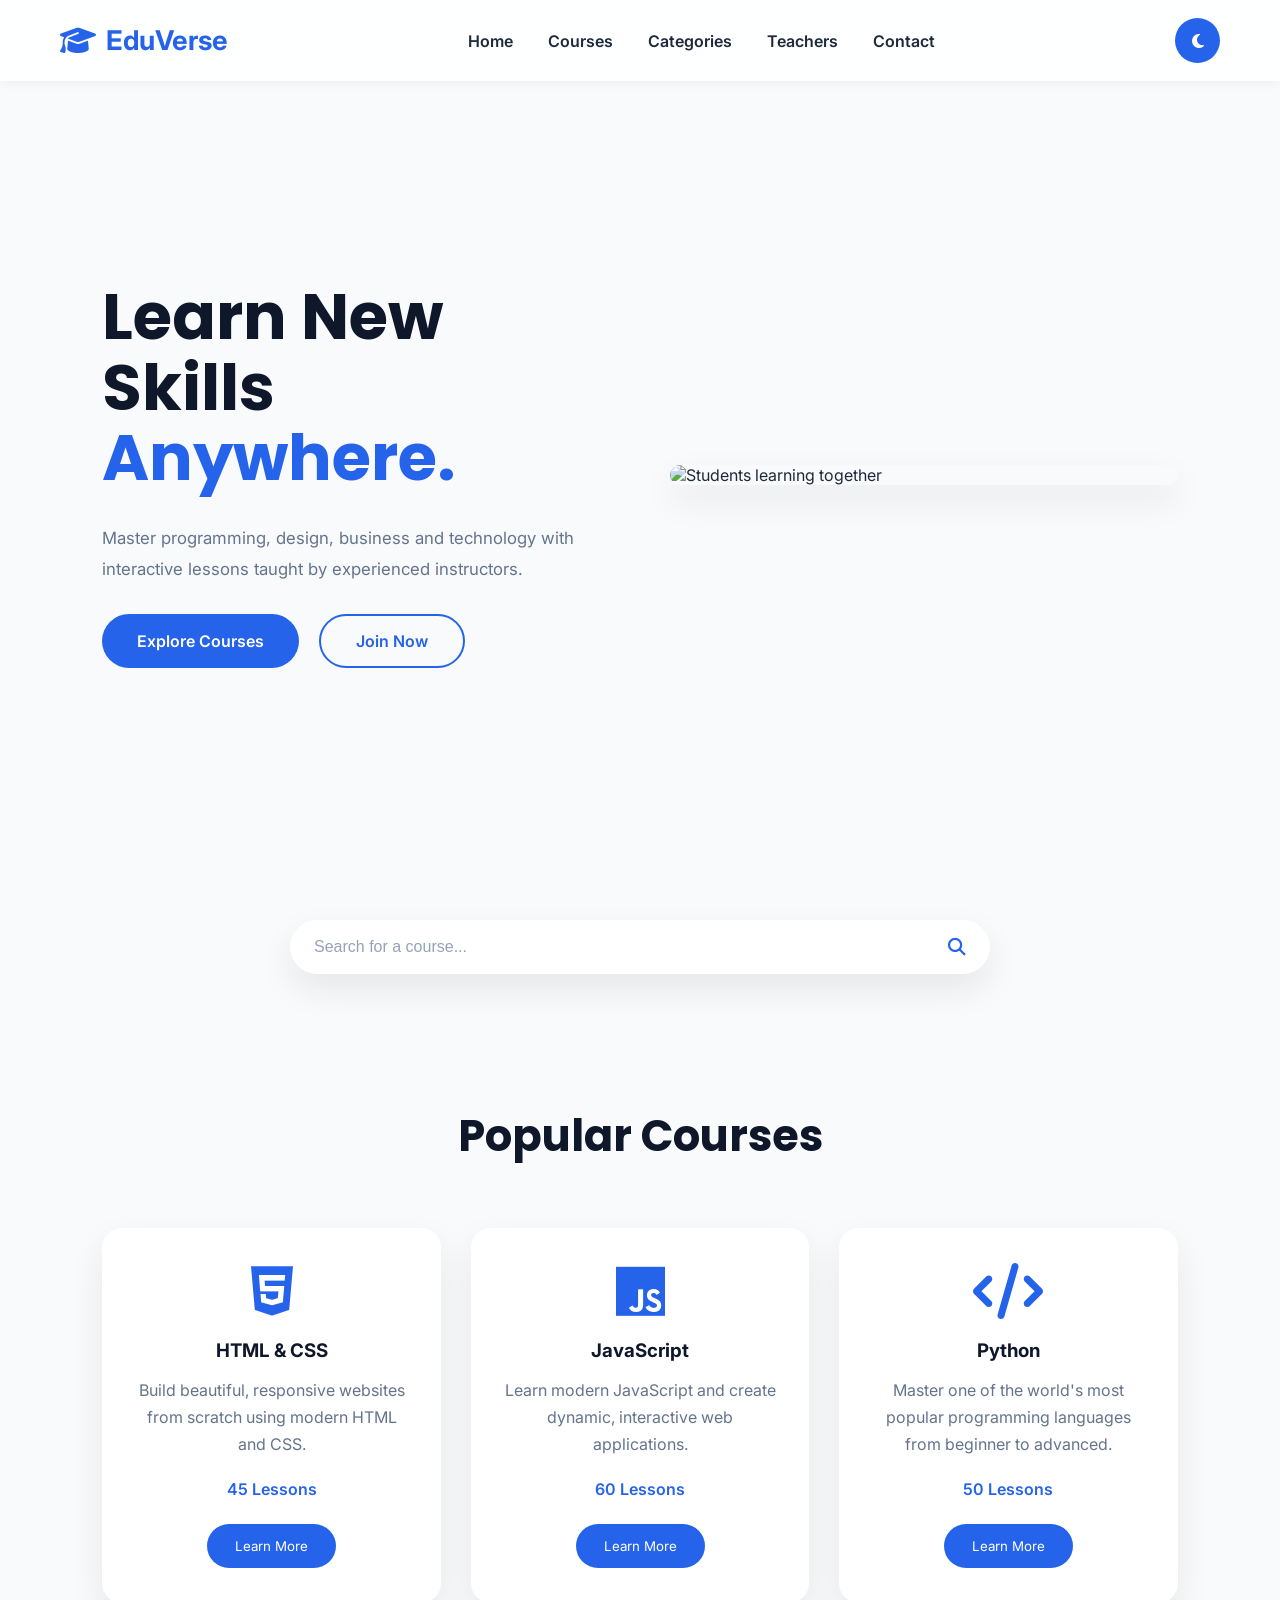
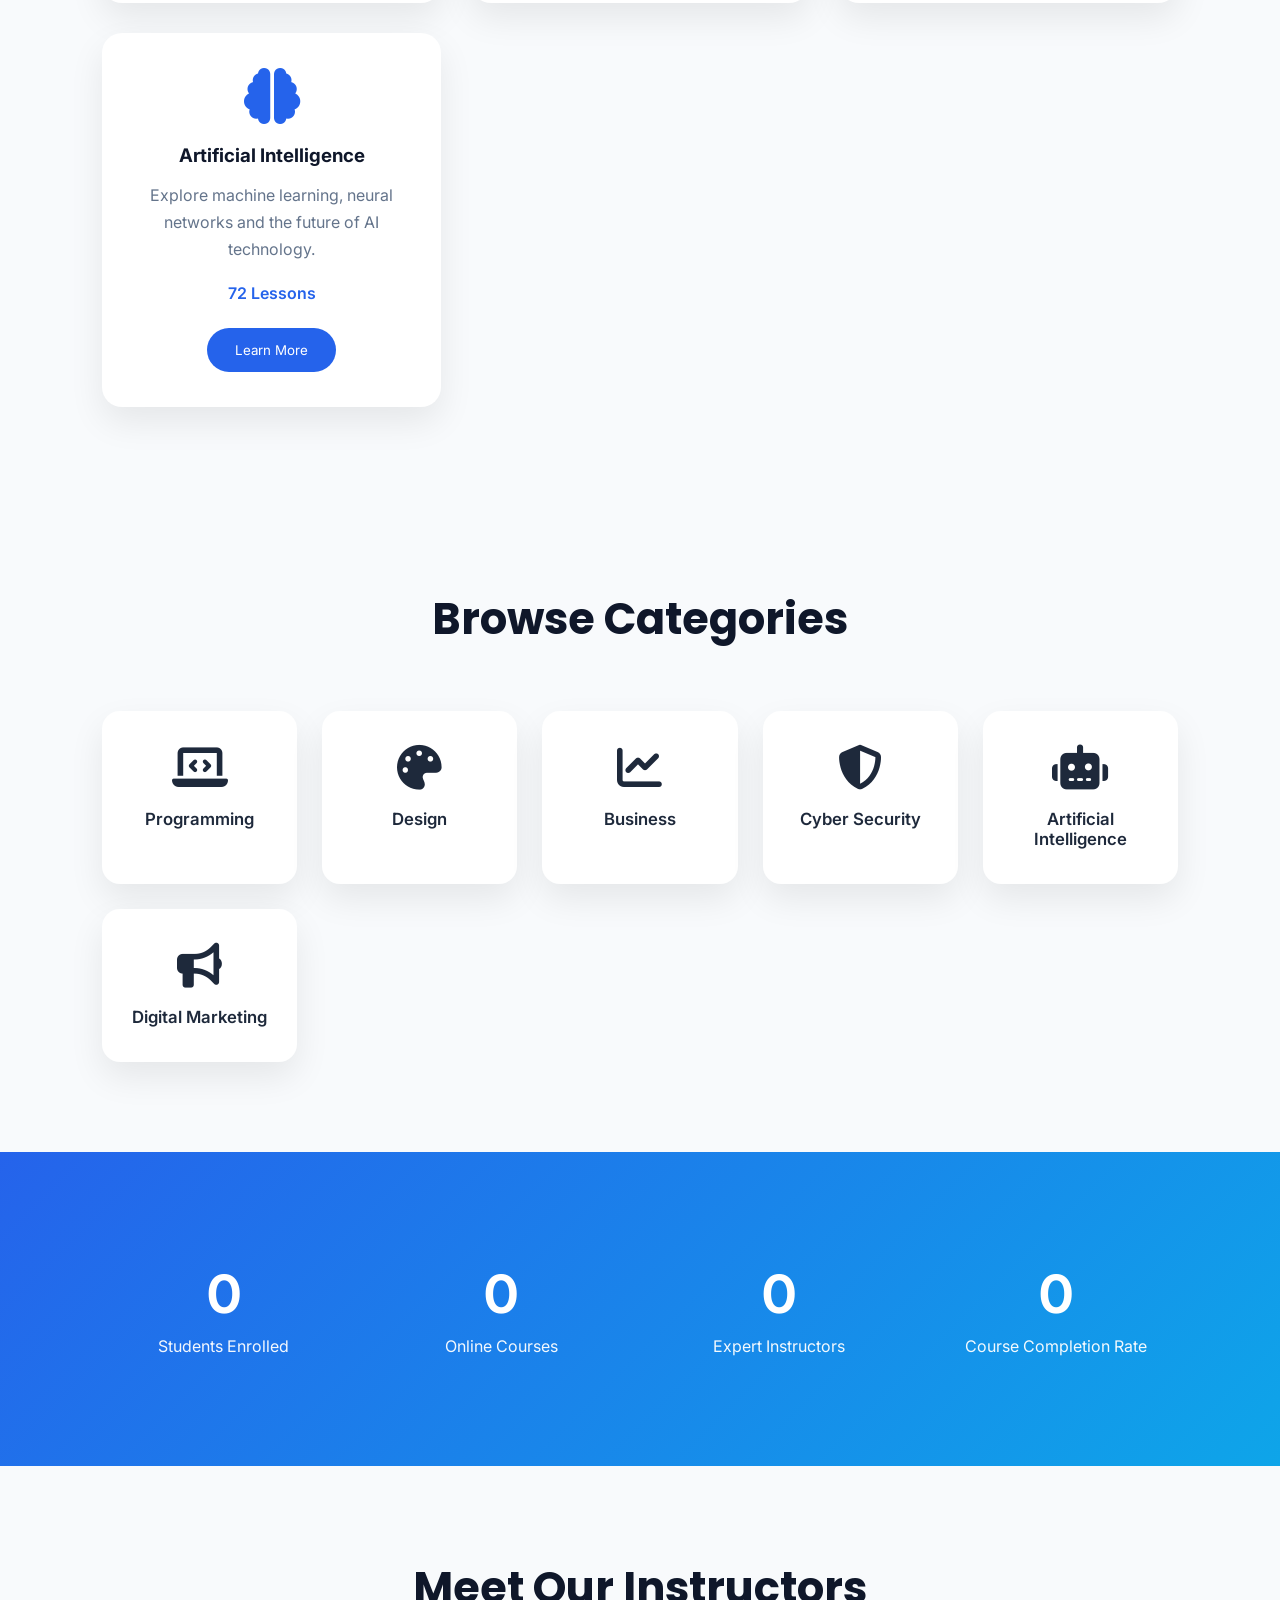
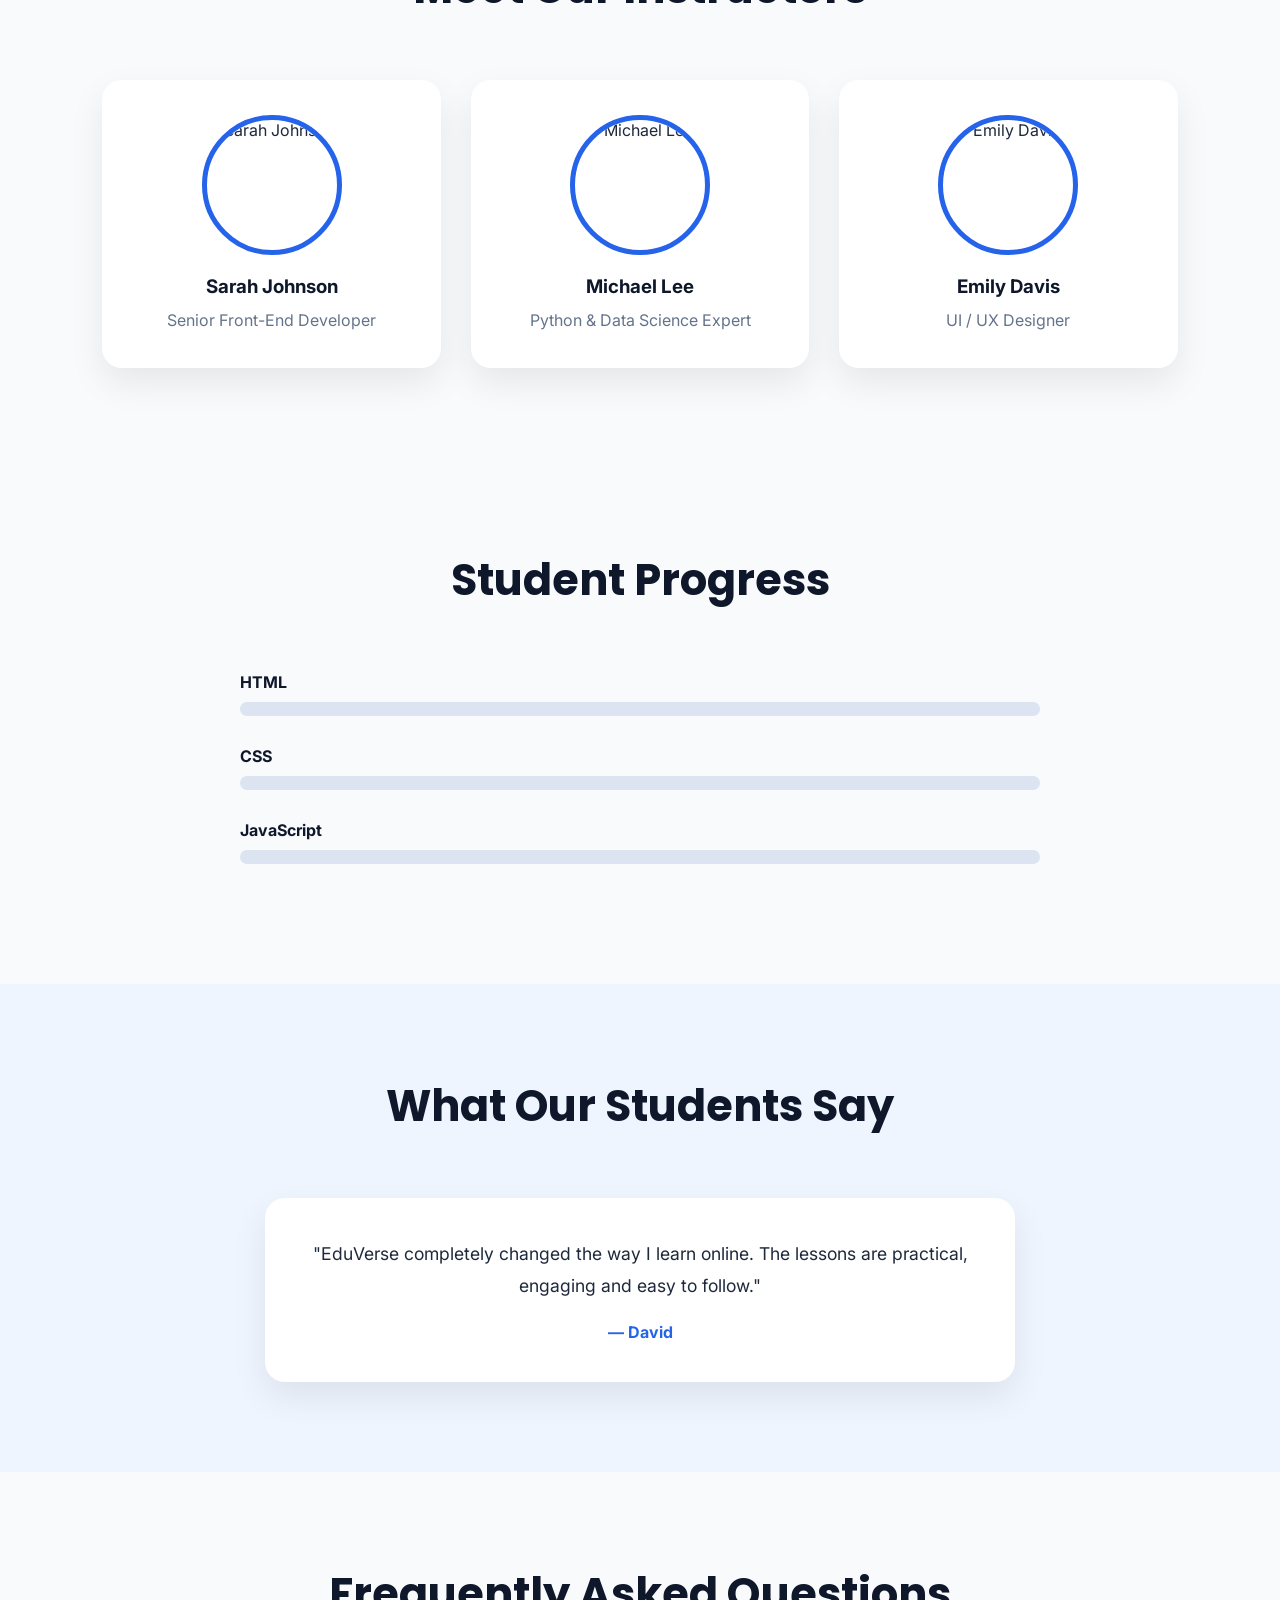
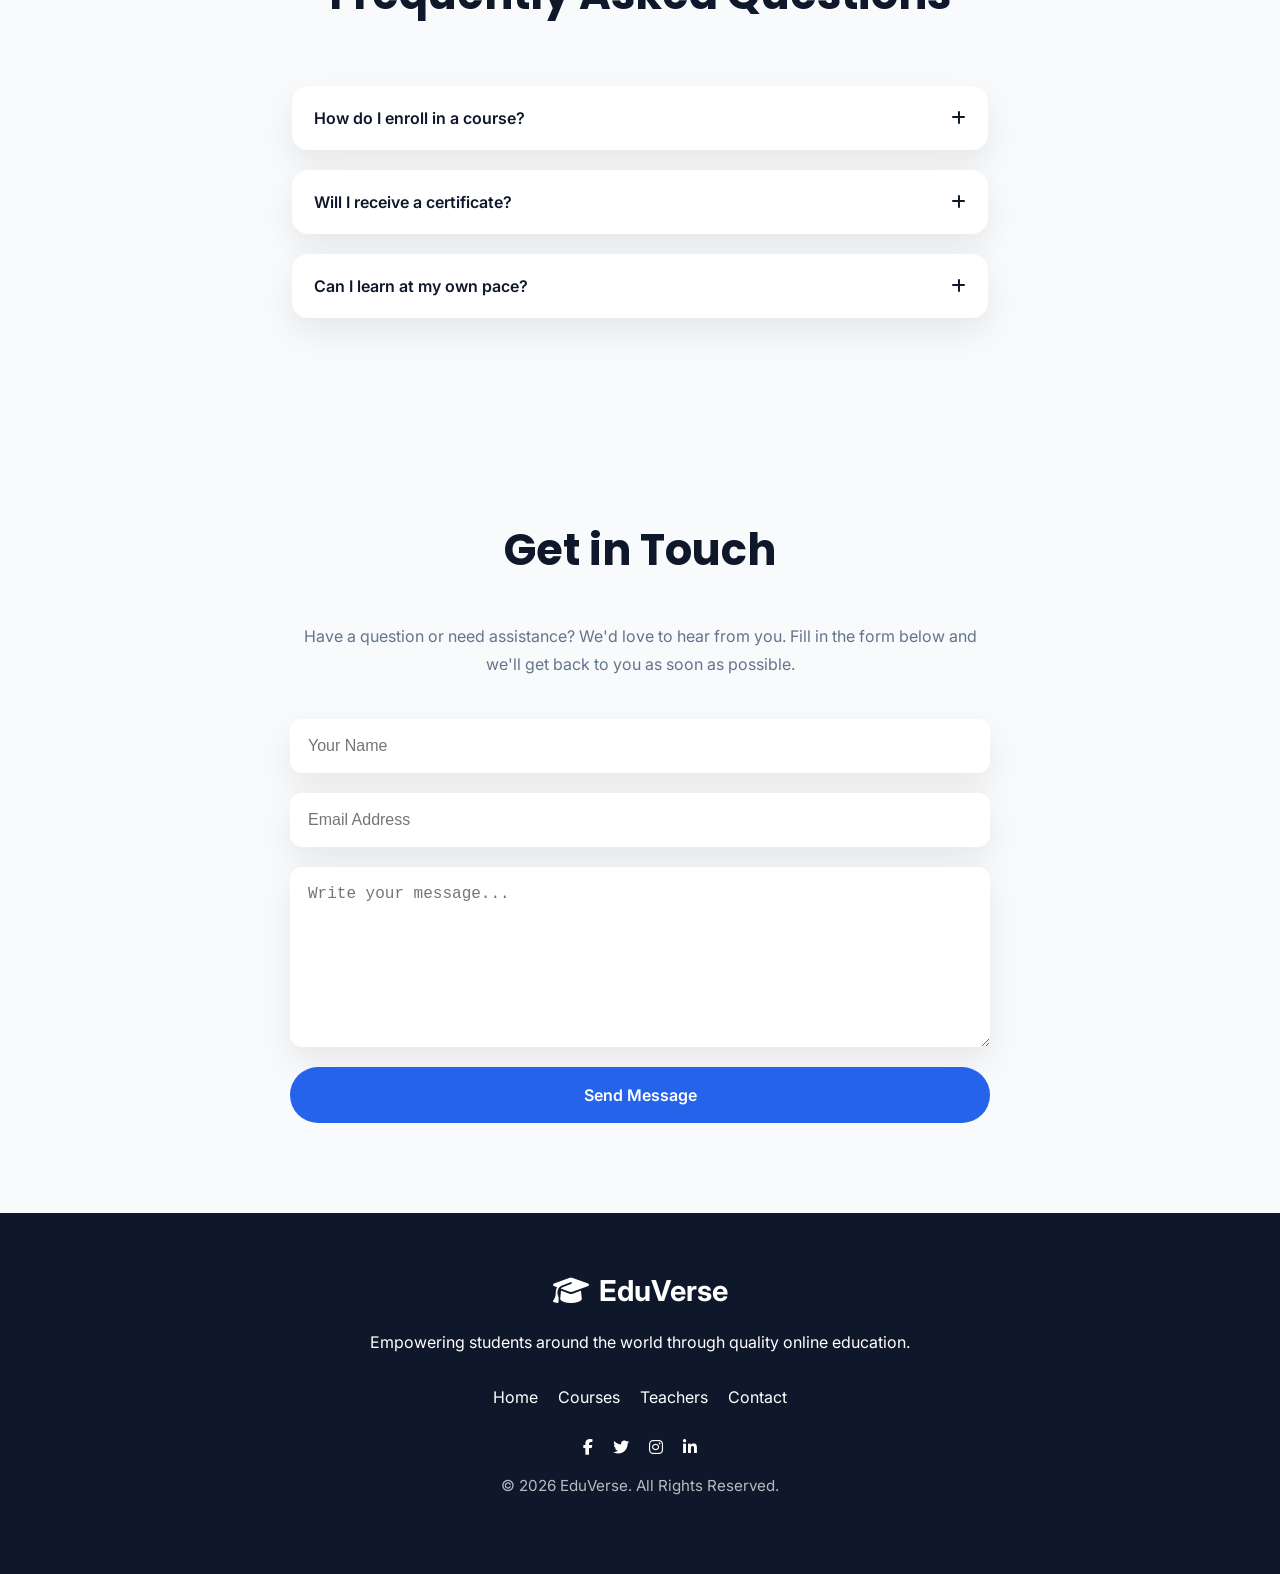
==== index.html @ d2bd0a49 "initial commit" ====
<!DOCTYPE html>
<html lang="en">
<head>
    <meta charset="UTF-8">
    <meta name="viewport" content="width=device-width, initial-scale=1.0">
    <title>EduVerse | Learn Without Limits</title>

    <!-- Google Fonts -->
    <link href="https://fonts.googleapis.com/css2?family=Inter:wght@300;400;500;600;700&family=Poppins:wght@500;600;700;800&display=swap" rel="stylesheet">

    <!-- Font Awesome -->
    <link rel="stylesheet"
        href="https://cdnjs.cloudflare.com/ajax/libs/font-awesome/6.5.2/css/all.min.css">

    <!-- Main Stylesheet -->
    <link rel="stylesheet" href="style.css">
</head>

<body>

    <!-- ================= Navigation ================= -->

    <header>

        <nav class="navbar">

            <div class="logo">
                <i class="fa-solid fa-graduation-cap"></i>
                <span>EduVerse</span>
            </div>

            <ul class="nav-links">
                <li><a href="#home">Home</a></li>
                <li><a href="#courses">Courses</a></li>
                <li><a href="#categories">Categories</a></li>
                <li><a href="#teachers">Teachers</a></li>
                <li><a href="#contact">Contact</a></li>
            </ul>

            <div class="nav-right">

                <button id="theme-btn" aria-label="Toggle Dark Mode">
                    <i class="fa-solid fa-moon"></i>
                </button>

                <div class="menu-btn">
                    <i class="fa-solid fa-bars"></i>
                </div>

            </div>

        </nav>

    </header>

    <!-- ================= Hero Section ================= -->

    <section class="hero" id="home">

        <div class="hero-content">

            <h1>
                Learn New Skills
                <span>Anywhere.</span>
            </h1>

            <p>
                Master programming, design, business and technology with
                interactive lessons taught by experienced instructors.
            </p>

            <div class="hero-buttons">

                <a href="#courses" class="btn">
                    Explore Courses
                </a>

                <a href="#contact" class="btn btn-outline">
                    Join Now
                </a>

            </div>

        </div>

        <div class="hero-image">

            <img
                src="https://images.unsplash.com/photo-1522202176988-66273c2fd55f?w=900"
                alt="Students learning together">

        </div>

    </section>

    <!-- ================= Search ================= -->

    <section class="search-section">

        <div class="search-box">

            <input
                type="text"
                id="searchInput"
                placeholder="Search for a course...">

            <i class="fa-solid fa-magnifying-glass"></i>

        </div>

    </section>

    <!-- ================= Popular Courses ================= -->

    <section id="courses" class="courses">

        <h2 class="section-title">
            Popular Courses
        </h2>

        <div class="course-container">

            <div class="course-card">

                <i class="fa-brands fa-html5"></i>

                <h3>HTML & CSS</h3>

                <p>
                    Build beautiful, responsive websites from scratch using modern HTML and CSS.
                </p>

                <span>45 Lessons</span>

                <button>Learn More</button>

            </div>

            <div class="course-card">

                <i class="fa-brands fa-js"></i>

                <h3>JavaScript</h3>

                <p>
                    Learn modern JavaScript and create dynamic, interactive web applications.
                </p>

                <span>60 Lessons</span>

                <button>Learn More</button>

            </div>

            <div class="course-card">

                <i class="fa-solid fa-code"></i>

                <h3>Python</h3>

                <p>
                    Master one of the world's most popular programming languages from beginner to advanced.
                </p>

                <span>50 Lessons</span>

                <button>Learn More</button>

            </div>

            <div class="course-card">

                <i class="fa-solid fa-brain"></i>

                <h3>Artificial Intelligence</h3>

                <p>
                    Explore machine learning, neural networks and the future of AI technology.
                </p>

                <span>72 Lessons</span>

                <button>Learn More</button>

            </div>

        </div>

    </section>

        <!-- ================= Course Categories ================= -->

    <section id="categories" class="categories">

        <h2 class="section-title">
            Browse Categories
        </h2>

        <div class="category-grid">

            <div class="category">
                <i class="fa-solid fa-laptop-code"></i>
                <h3>Programming</h3>
            </div>

            <div class="category">
                <i class="fa-solid fa-palette"></i>
                <h3>Design</h3>
            </div>

            <div class="category">
                <i class="fa-solid fa-chart-line"></i>
                <h3>Business</h3>
            </div>

            <div class="category">
                <i class="fa-solid fa-shield-halved"></i>
                <h3>Cyber Security</h3>
            </div>

            <div class="category">
                <i class="fa-solid fa-robot"></i>
                <h3>Artificial Intelligence</h3>
            </div>

            <div class="category">
                <i class="fa-solid fa-bullhorn"></i>
                <h3>Digital Marketing</h3>
            </div>

        </div>

    </section>

    <!-- ================= Statistics ================= -->

    <section class="stats">

        <div class="stat">
            <h2 class="counter" data-target="15000">0</h2>
            <p>Students Enrolled</p>
        </div>

        <div class="stat">
            <h2 class="counter" data-target="250">0</h2>
            <p>Online Courses</p>
        </div>

        <div class="stat">
            <h2 class="counter" data-target="120">0</h2>
            <p>Expert Instructors</p>
        </div>

        <div class="stat">
            <h2 class="counter" data-target="98">0</h2>
            <p>Course Completion Rate</p>
        </div>

    </section>

    <!-- ================= Meet Our Teachers ================= -->

    <section id="teachers" class="teachers">

        <h2 class="section-title">
            Meet Our Instructors
        </h2>

        <div class="teacher-container">

            <article class="teacher-card">

                <img
                    src="https://randomuser.me/api/portraits/women/65.jpg"
                    alt="Sarah Johnson">

                <h3>Sarah Johnson</h3>

                <p>Senior Front-End Developer</p>

            </article>

            <article class="teacher-card">

                <img
                    src="https://randomuser.me/api/portraits/men/44.jpg"
                    alt="Michael Lee">

                <h3>Michael Lee</h3>

                <p>Python & Data Science Expert</p>

            </article>

            <article class="teacher-card">

                <img
                    src="https://randomuser.me/api/portraits/women/22.jpg"
                    alt="Emily Davis">

                <h3>Emily Davis</h3>

                <p>UI / UX Designer</p>

            </article>

        </div>

    </section>

    <!-- ================= Learning Progress ================= -->

    <section class="progress">

        <h2 class="section-title">
            Student Progress
        </h2>

        <div class="progress-box">

            <div class="progress-item">

                <h4>HTML</h4>

                <div class="bar">
                    <div class="fill html"></div>
                </div>

            </div>

            <div class="progress-item">

                <h4>CSS</h4>

                <div class="bar">
                    <div class="fill css"></div>
                </div>

            </div>

            <div class="progress-item">

                <h4>JavaScript</h4>

                <div class="bar">
                    <div class="fill js"></div>
                </div>

            </div>

        </div>

    </section>

    <!-- ================= Student Reviews ================= -->

    <section class="testimonials">

        <h2 class="section-title">
            What Our Students Say
        </h2>

        <div class="testimonial-slider">

            <div class="testimonial active">

                <p>
                    "EduVerse completely changed the way I learn online. The lessons are practical, engaging and easy to follow."
                </p>

                <h4>— David</h4>

            </div>

            <div class="testimonial">

                <p>
                    "The instructors explain difficult concepts in a simple way. I highly recommend this platform."
                </p>

                <h4>— Grace</h4>

            </div>

            <div class="testimonial">

                <p>
                    "After completing the web development track, I landed my first freelance project."
                </p>

                <h4>— James</h4>

            </div>

        </div>

    </section>

        <!-- ================= Frequently Asked Questions ================= -->

    <section class="faq">

        <h2 class="section-title">
            Frequently Asked Questions
        </h2>

        <div class="faq-item">

            <button class="faq-question">

                <span>How do I enroll in a course?</span>

                <i class="fa-solid fa-plus"></i>

            </button>

            <div class="faq-answer">

                <p>
                    Browse our course catalogue, choose the course you're interested in,
                    and click the <strong>Learn More</strong> button to get started.
                </p>

            </div>

        </div>

        <div class="faq-item">

            <button class="faq-question">

                <span>Will I receive a certificate?</span>

                <i class="fa-solid fa-plus"></i>

            </button>

            <div class="faq-answer">

                <p>
                    Yes. Every student receives a certificate after successfully
                    completing a course.
                </p>

            </div>

        </div>

        <div class="faq-item">

            <button class="faq-question">

                <span>Can I learn at my own pace?</span>

                <i class="fa-solid fa-plus"></i>

            </button>

            <div class="faq-answer">

                <p>
                    Absolutely. All courses are self-paced, allowing you to study
                    whenever it suits your schedule.
                </p>

            </div>

        </div>

    </section>

    <!-- ================= Contact ================= -->

    <section id="contact" class="contact">

        <h2 class="section-title">
            Get in Touch
        </h2>

        <p class="contact-text">
            Have a question or need assistance? We'd love to hear from you.
            Fill in the form below and we'll get back to you as soon as possible.
        </p>

        <form id="contactForm">

            <input
                type="text"
                placeholder="Your Name"
                required>

            <input
                type="email"
                placeholder="Email Address"
                required>

            <textarea
                placeholder="Write your message..."
                required></textarea>

            <button type="submit">
                Send Message
            </button>

        </form>

    </section>

    <!-- ================= Footer ================= -->

    <footer>

        <div class="footer-content">

            <div class="footer-logo">

                <i class="fa-solid fa-graduation-cap"></i>

                <span>EduVerse</span>

            </div>

            <p>
                Empowering students around the world through quality online education.
            </p>

            <div class="footer-links">

                <a href="#home">Home</a>

                <a href="#courses">Courses</a>

                <a href="#teachers">Teachers</a>

                <a href="#contact">Contact</a>

            </div>

            <div class="social-icons">

                <a href="#"><i class="fab fa-facebook-f"></i></a>

                <a href="#"><i class="fab fa-twitter"></i></a>

                <a href="#"><i class="fab fa-instagram"></i></a>

                <a href="#"><i class="fab fa-linkedin-in"></i></a>

            </div>

            <p class="copyright">
                © 2026 EduVerse. All Rights Reserved.
            </p>

        </div>

    </footer>

    <!-- Back to Top Button -->

    <button id="topBtn" aria-label="Back to Top">

        <i class="fa-solid fa-arrow-up"></i>

    </button>

    <!-- Main JavaScript -->

    <script src="script.js"></script>

</body>
</html>
---- style.css ----
/* ===================================
   EduVerse Stylesheet
   Author: David
=================================== */

@import url("https://fonts.googleapis.com/css2?family=Inter:wght@300;400;500;600;700&family=Poppins:wght@500;600;700;800&display=swap");

/* Reset */

* {
    margin: 0;
    padding: 0;
    box-sizing: border-box;
}

html {
    scroll-behavior: smooth;
}

/* Theme Colours */

:root {
    --primary: #2563eb;
    --secondary: #0ea5e9;
    --accent: #facc15;

    --background: #f8fafc;
    --surface: #ffffff;

    --text: #1e293b;
    --heading: #0f172a;

    --shadow: 0 15px 35px rgba(0, 0, 0, 0.08);
    --transition: .3s ease;
}

/* Dark Mode */

body.dark {
    --background: #08111f;
    --surface: #111827;

    --text: #f3f4f6;
    --heading: #ffffff;

    --shadow: 0 15px 35px rgba(0, 0, 0, .45);
}

/* Base Styles */

body {
    font-family: "Inter", sans-serif;
    background: var(--background);
    color: var(--text);
    transition: var(--transition);
    overflow-x: hidden;
}

img {
    display: block;
    width: 100%;
}

a {
    text-decoration: none;
    color: inherit;
}

button {
    font-family: inherit;
    cursor: pointer;
}

/* Common Section Styling */

section {
    padding: 90px 8%;
}

.section-title {
    font-family: "Poppins", sans-serif;
    font-size: 2.7rem;
    text-align: center;
    color: var(--heading);
    margin-bottom: 60px;
}

/* ===========================
   Navigation
=========================== */

header {
    position: fixed;
    top: 0;
    left: 0;
    width: 100%;
    z-index: 1000;

    background: rgba(255, 255, 255, .85);
    backdrop-filter: blur(10px);

    box-shadow: 0 2px 10px rgba(0, 0, 0, .05);
}

body.dark header {
    background: rgba(8, 17, 31, .85);
}

.navbar {
    max-width: 1200px;
    margin: auto;

    display: flex;
    justify-content: space-between;
    align-items: center;

    padding: 18px 20px;
}

.logo {
    display: flex;
    align-items: center;
    gap: 10px;

    font-size: 1.7rem;
    font-weight: 700;
    color: var(--primary);
}

.logo i {
    font-size: 1.8rem;
}

.nav-links {
    display: flex;
    align-items: center;
    gap: 35px;

    list-style: none;
}

.nav-links a {
    font-weight: 600;
    transition: var(--transition);
}

.nav-links a:hover,
.nav-links a.active {
    color: var(--primary);
}

.nav-right {
    display: flex;
    align-items: center;
    gap: 15px;
}

#theme-btn {
    width: 45px;
    height: 45px;

    border: none;
    border-radius: 50%;

    background: var(--primary);
    color: #fff;

    font-size: 1rem;

    transition: var(--transition);
}

#theme-btn:hover {
    transform: rotate(15deg);
}

.menu-btn {
    display: none;
    font-size: 1.5rem;
}

/* ===========================
   Hero
=========================== */

.hero {
    min-height: 100vh;

    display: flex;
    justify-content: space-between;
    align-items: center;
    gap: 60px;

    padding-top: 140px;
}

.hero-content {
    flex: 1;
}

.hero-content h1 {
    font-family: "Poppins", sans-serif;
    font-size: 4rem;
    line-height: 1.1;
    color: var(--heading);
}

.hero-content span {
    color: var(--primary);
}

.hero-content p {
    margin: 30px 0;
    max-width: 550px;

    font-size: 1.05rem;
    line-height: 1.8;

    color: #64748b;
}

.hero-buttons {
    display: flex;
    gap: 20px;
}

.btn {
    display: inline-flex;
    align-items: center;
    justify-content: center;

    padding: 15px 35px;

    border-radius: 50px;

    background: var(--primary);
    color: #fff;

    font-weight: 600;

    transition: var(--transition);
}

.btn:hover {
    transform: translateY(-4px);
    box-shadow: var(--shadow);
}

.btn-outline {
    background: transparent;
    color: var(--primary);
    border: 2px solid var(--primary);
}

.hero-image {
    flex: 1;
}

.hero-image img {
    border-radius: 20px;
    box-shadow: var(--shadow);
    animation: floatImage 5s ease-in-out infinite;
}

@keyframes floatImage {

    0% {
        transform: translateY(0);
    }

    50% {
        transform: translateY(-15px);
    }

    100% {
        transform: translateY(0);
    }

}

/* ===========================
   Search Section
=========================== */

.search-section {
    padding-top: 20px;
    padding-bottom: 40px;
}

.search-box {
    max-width: 700px;
    margin: 0 auto;
    position: relative;
}

.search-box input {
    width: 100%;
    padding: 18px 60px 18px 24px;

    border: none;
    outline: none;
    border-radius: 50px;

    background: var(--surface);
    color: var(--text);

    box-shadow: var(--shadow);

    font-size: 1rem;
}

.search-box input::placeholder {
    color: #94a3b8;
}

.search-box i {
    position: absolute;
    top: 50%;
    right: 24px;
    transform: translateY(-50%);

    color: var(--primary);
    font-size: 1.1rem;
}

/* ===========================
   Courses
=========================== */

.course-container {
    display: grid;
    grid-template-columns: repeat(auto-fit, minmax(260px, 1fr));
    gap: 30px;
}

.course-card {
    background: var(--surface);
    padding: 35px 30px;
    border-radius: 20px;

    text-align: center;

    box-shadow: var(--shadow);
    transition: var(--transition);
}

.course-card:hover {
    transform: translateY(-10px);
}

.course-card i {
    font-size: 3.5rem;
    color: var(--primary);

    margin-bottom: 20px;
}

.course-card h3 {
    margin-bottom: 15px;
    color: var(--heading);
}

.course-card p {
    line-height: 1.7;
    color: #64748b;
    margin-bottom: 20px;
}

.course-card span {
    display: block;

    margin-bottom: 25px;

    color: var(--primary);
    font-weight: 600;
}

.course-card button {
    border: none;
    border-radius: 40px;

    padding: 14px 28px;

    background: var(--primary);
    color: white;

    transition: var(--transition);
}

.course-card button:hover {
    background: var(--secondary);
}

/* ===========================
   Categories
=========================== */

.category-grid {
    display: grid;
    grid-template-columns: repeat(auto-fit, minmax(180px, 1fr));
    gap: 25px;
}

.category {
    background: var(--surface);

    padding: 35px 25px;

    border-radius: 18px;

    text-align: center;

    box-shadow: var(--shadow);

    transition: var(--transition);
}

.category:hover {
    background: var(--primary);
    color: #fff;

    transform: translateY(-8px);
}

.category i {
    display: block;

    font-size: 2.8rem;

    margin-bottom: 18px;
}

.category h3 {
    font-size: 1.05rem;
    font-weight: 600;
}

/* ===========================
   Statistics
=========================== */

.stats {
    display: grid;
    grid-template-columns: repeat(auto-fit, minmax(180px, 1fr));

    gap: 35px;

    background: linear-gradient(
        135deg,
        var(--primary),
        var(--secondary)
    );

    color: white;
    text-align: center;
}

.stat {
    padding: 20px;
}

.stat h2 {
    font-size: 3.3rem;
    font-weight: 700;
}

.stat p {
    margin-top: 10px;
    font-size: 1rem;
    opacity: .95;
}

/* ===========================
   Teachers
=========================== */

.teacher-container {
    display: grid;
    grid-template-columns: repeat(auto-fit, minmax(280px, 1fr));

    gap: 30px;
}

.teacher-card {
    background: var(--surface);

    padding: 35px;

    text-align: center;

    border-radius: 20px;

    box-shadow: var(--shadow);

    transition: var(--transition);
}

.teacher-card:hover {
    transform: translateY(-10px);
}

.teacher-card img {
    width: 140px;
    height: 140px;

    margin: 0 auto 20px;

    border-radius: 50%;
    object-fit: cover;

    border: 5px solid var(--primary);
}

.teacher-card h3 {
    margin-bottom: 10px;
    color: var(--heading);
}

.teacher-card p {
    color: #64748b;
    line-height: 1.6;
}

/* ===========================
   Learning Progress
=========================== */

.progress-box {
    max-width: 800px;
    margin: 0 auto;
}

.progress-item {
    margin-bottom: 30px;
}

.progress-item h4 {
    margin-bottom: 10px;
    color: var(--heading);
}

.bar {
    width: 100%;
    height: 14px;
    background: #dbe4f0;
    border-radius: 50px;
    overflow: hidden;
}

.fill {
    width: 0;
    height: 100%;
    border-radius: inherit;
    transition: width 2s ease;
}

.fill.html {
    background: #f97316;
}

.fill.css {
    background: #2563eb;
}

.fill.js {
    background: #facc15;
}

/* ===========================
   Testimonials
=========================== */

.testimonials {
    background: #eef5ff;
}

body.dark .testimonials {
    background: #0b1628;
}

.testimonial-slider {
    max-width: 750px;
    margin: 0 auto;
}

.testimonial {
    display: none;

    background: var(--surface);

    padding: 40px;

    border-radius: 20px;

    text-align: center;

    box-shadow: var(--shadow);
}

.testimonial.active {
    display: block;
    animation: fadeUp .8s ease;
}

.testimonial p {
    font-size: 1.1rem;
    line-height: 1.8;
}

.testimonial h4 {
    margin-top: 20px;
    color: var(--primary);
}

@keyframes fadeUp {

    from {
        opacity: 0;
        transform: translateY(25px);
    }

    to {
        opacity: 1;
        transform: translateY(0);
    }

}

/* ===========================
   FAQ
=========================== */

.faq {
    max-width: 900px;
    margin: 0 auto;
}

.faq-item {
    margin-bottom: 20px;

    background: var(--surface);

    border-radius: 16px;

    box-shadow: var(--shadow);

    overflow: hidden;
}

.faq-question {
    width: 100%;

    display: flex;
    justify-content: space-between;
    align-items: center;

    padding: 22px;

    border: none;

    background: transparent;

    color: var(--heading);

    font-size: 1rem;
    font-weight: 600;
}

.faq-question i {
    transition: transform .3s ease;
}

.faq-answer {
    max-height: 0;
    overflow: hidden;

    transition: max-height .4s ease;
}

.faq-answer p {
    padding: 0 22px 22px;
    line-height: 1.8;
    color: #64748b;
}

.faq-item.active .faq-answer {
    max-height: 180px;
}

.faq-item.active .faq-question i {
    transform: rotate(45deg);
}

/* ===========================
   Contact
=========================== */

.contact-text {
    max-width: 700px;
    margin: -20px auto 40px;

    text-align: center;
    line-height: 1.8;
    color: #64748b;
}

.contact form {
    max-width: 700px;
    margin: 0 auto;

    display: flex;
    flex-direction: column;
    gap: 20px;
}

.contact input,
.contact textarea {
    padding: 18px;

    border: none;
    outline: none;

    border-radius: 12px;

    background: var(--surface);
    color: var(--text);

    box-shadow: var(--shadow);

    font-size: 1rem;
}

.contact textarea {
    resize: vertical;
    min-height: 180px;
}

.contact button {
    padding: 18px;

    border: none;
    border-radius: 50px;

    background: var(--primary);
    color: white;

    font-size: 1rem;
    font-weight: 600;

    transition: var(--transition);
}

.contact button:hover {
    background: var(--secondary);
    transform: translateY(-3px);
}

/* ===========================
   Footer
=========================== */

footer {
    background: var(--heading);
    color: white;

    text-align: center;

    padding: 60px 20px;
}

.footer-logo {
    display: flex;
    justify-content: center;
    align-items: center;
    gap: 10px;

    font-size: 1.8rem;
    font-weight: 700;

    margin-bottom: 20px;
}

.footer-content p {
    max-width: 600px;
    margin: 15px auto;

    line-height: 1.8;
}

.footer-links,
.social-icons {
    display: flex;
    justify-content: center;
    flex-wrap: wrap;
    gap: 20px;

    margin-top: 30px;
}

.footer-links a,
.social-icons a {
    transition: var(--transition);
}

.footer-links a:hover,
.social-icons a:hover {
    color: var(--accent);
}

.copyright {
    margin-top: 40px;
    opacity: .7;
    font-size: .95rem;
}

/* ===========================
   Back To Top Button
=========================== */

#topBtn {
    position: fixed;

    right: 25px;
    bottom: 25px;

    width: 55px;
    height: 55px;

    border: none;
    border-radius: 50%;

    background: var(--primary);
    color: white;

    display: none;

    box-shadow: var(--shadow);

    transition: var(--transition);

    z-index: 999;
}

#topBtn:hover {
    transform: translateY(-5px);
}

/* Ripple Effect */

button,
.btn {
    position: relative;
    overflow: hidden;
}

.ripple {
    position: absolute;

    border-radius: 50%;

    transform: scale(0);

    background: rgba(255,255,255,.5);

    animation: ripple .6s linear;
}

@keyframes ripple {

    to {
        transform: scale(4);
        opacity: 0;
    }

}

/* ===========================
   Responsive Design
=========================== */

@media (max-width: 992px) {

    .hero {
        flex-direction: column;
        text-align: center;
    }

    .hero-buttons {
        justify-content: center;
    }

    .hero-content p {
        margin-left: auto;
        margin-right: auto;
    }

}

@media (max-width: 768px) {

    .nav-links {
        position: absolute;
        top: 80px;
        left: 0;

        width: 100%;

        display: none;
        flex-direction: column;

        padding: 30px;

        background: var(--surface);
    }

    .nav-links.active {
        display: flex;
    }

    .menu-btn {
        display: block;
    }

    .hero-content h1 {
        font-size: 2.8rem;
    }

    .section-title {
        font-size: 2rem;
    }

}

@media (max-width: 576px) {

    .hero {
        padding-top: 140px;
    }

    .hero-content h1 {
        font-size: 2.2rem;
    }

    .hero-buttons {
        flex-direction: column;
    }

    .stats {
        grid-template-columns: 1fr;
    }

}
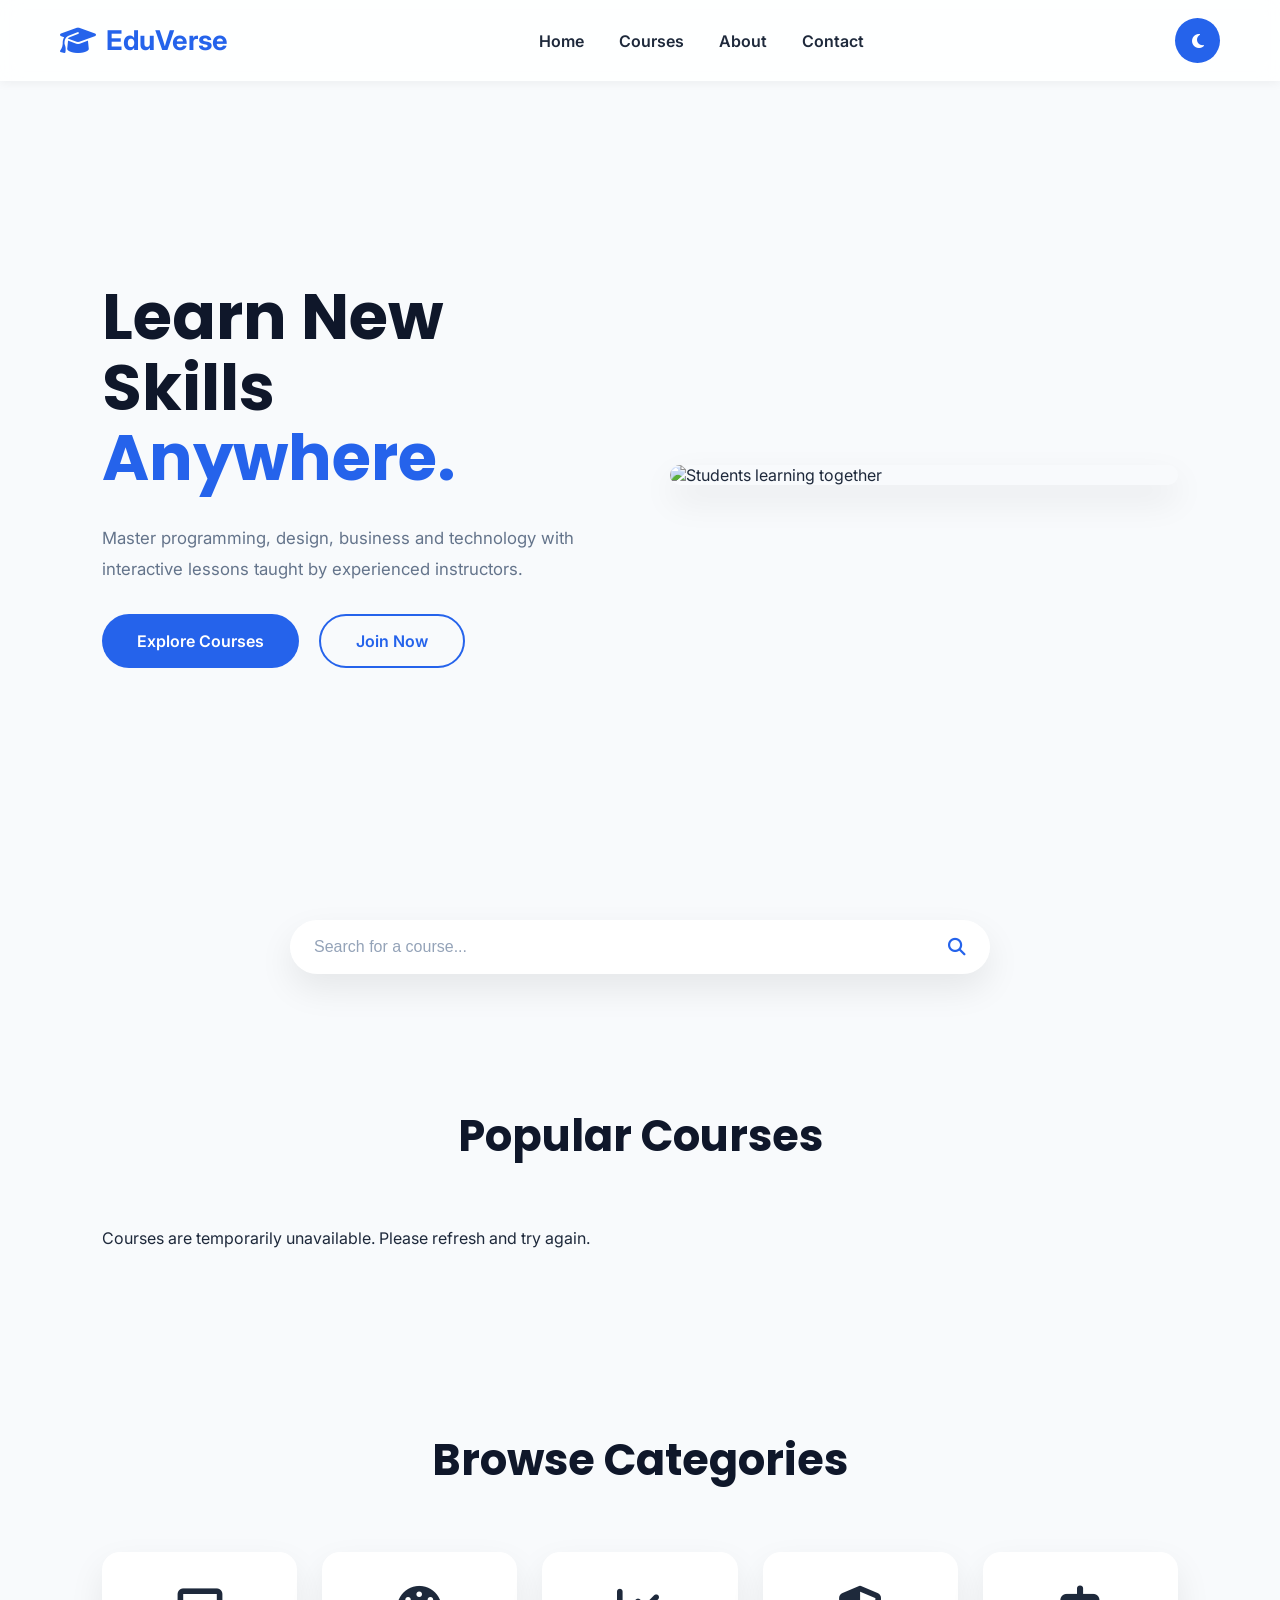
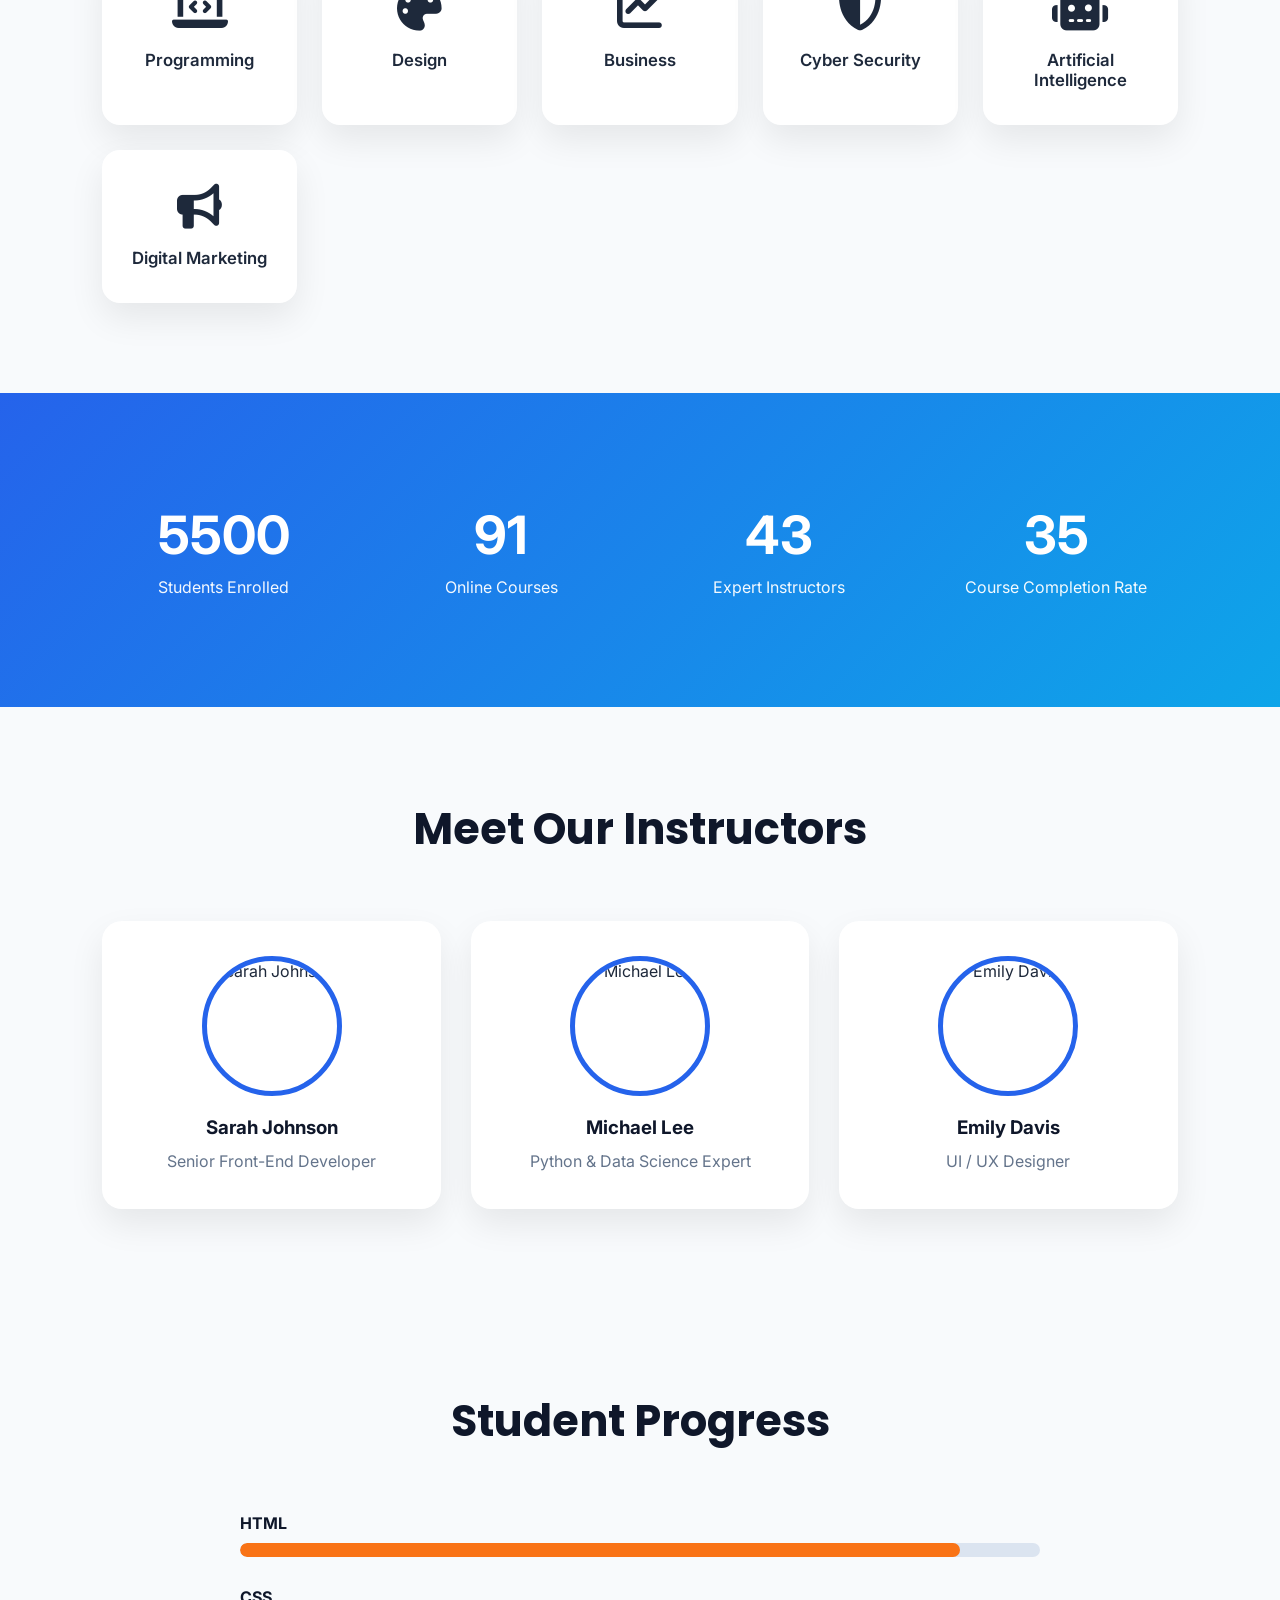
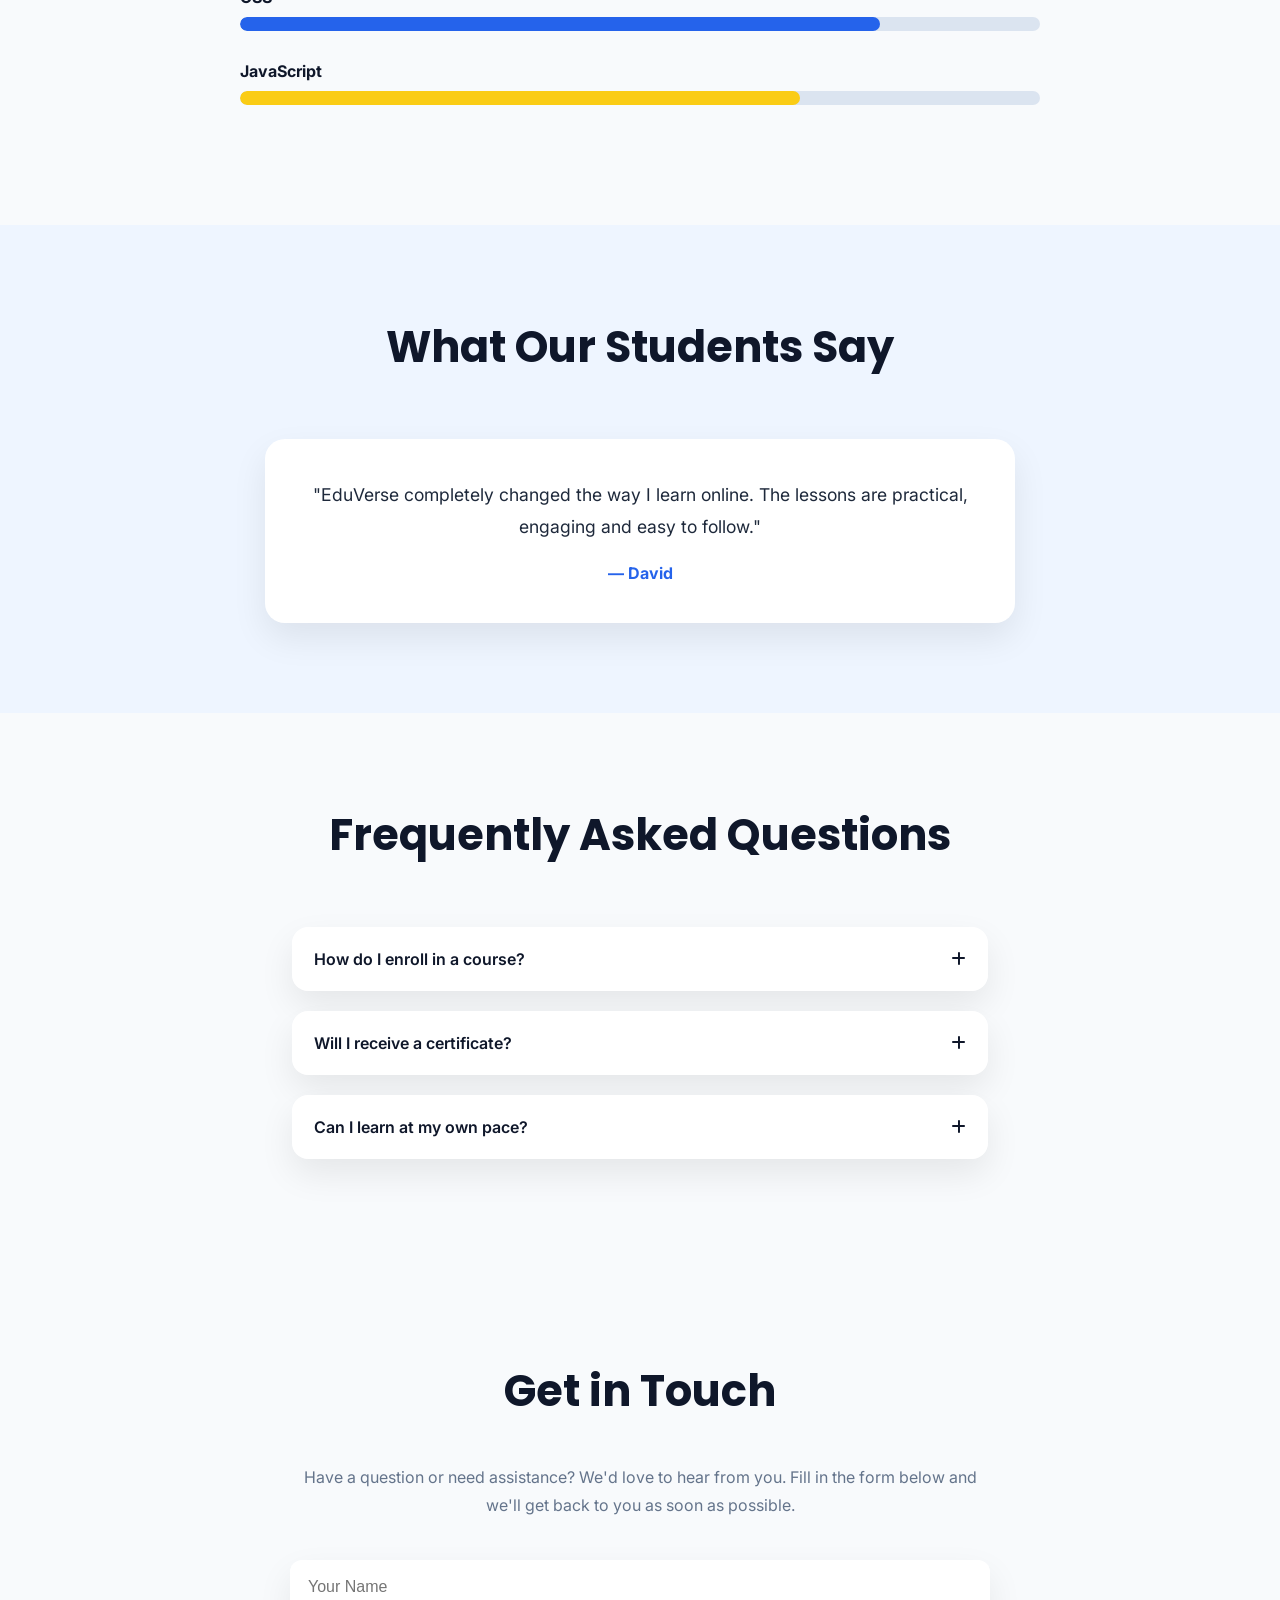
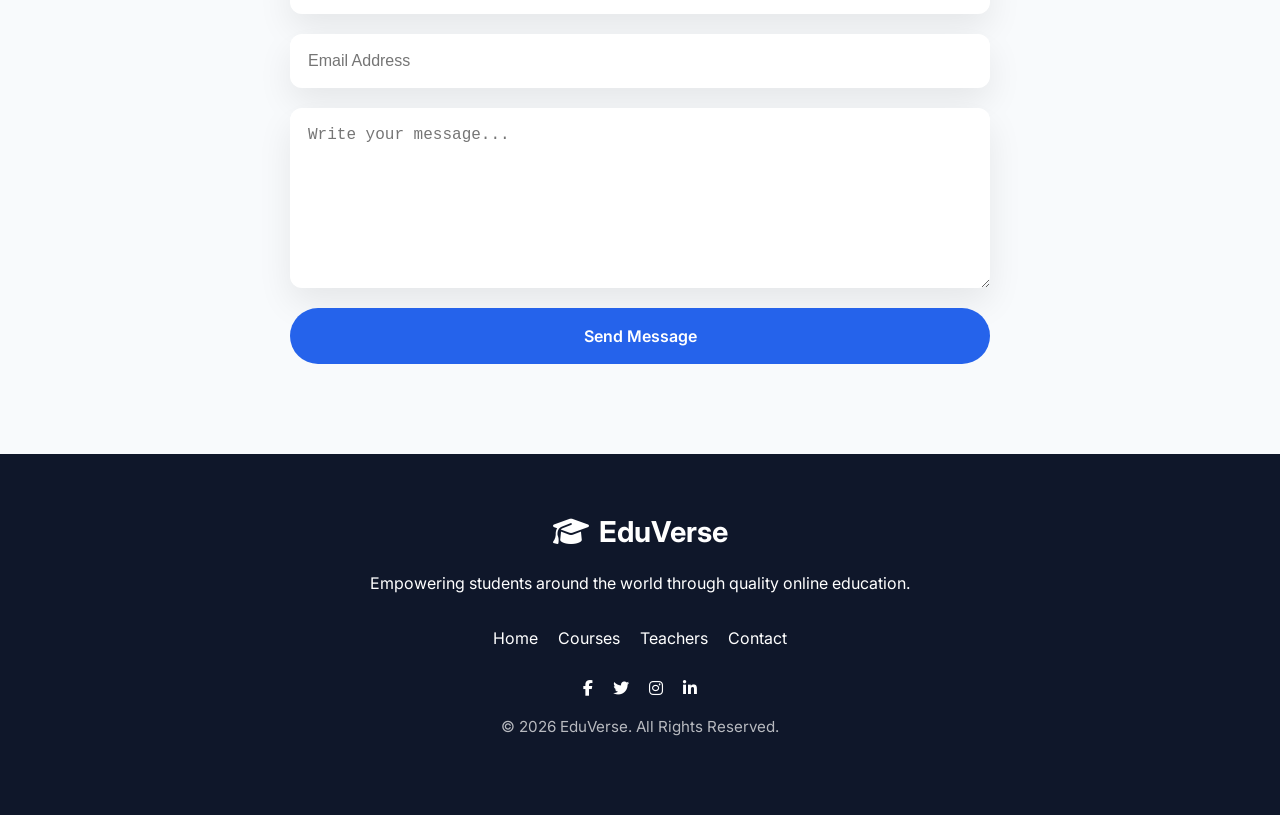
==== commit d2189ca2: "Build EduVerse learning platform" ====
--- a/index.html
+++ b/index.html
@@ -30,11 +30,10 @@
             </div>
 
             <ul class="nav-links">
-                <li><a href="#home">Home</a></li>
-                <li><a href="#courses">Courses</a></li>
-                <li><a href="#categories">Categories</a></li>
-                <li><a href="#teachers">Teachers</a></li>
-                <li><a href="#contact">Contact</a></li>
+                <li><a href="index.html">Home</a></li>
+                <li><a href="courses.html">Courses</a></li>
+                <li><a href="about.html">About</a></li>
+                <li><a href="contact.html">Contact</a></li>
             </ul>
 
             <div class="nav-right">
@@ -75,7 +74,7 @@
                     Explore Courses
                 </a>
 
-                <a href="#contact" class="btn btn-outline">
+                <a href="auth.html" class="btn btn-outline">
                     Join Now
                 </a>
 
@@ -118,73 +117,7 @@
             Popular Courses
         </h2>
 
-        <div class="course-container">
-
-            <div class="course-card">
-
-                <i class="fa-brands fa-html5"></i>
-
-                <h3>HTML & CSS</h3>
-
-                <p>
-                    Build beautiful, responsive websites from scratch using modern HTML and CSS.
-                </p>
-
-                <span>45 Lessons</span>
-
-                <button>Learn More</button>
-
-            </div>
-
-            <div class="course-card">
-
-                <i class="fa-brands fa-js"></i>
-
-                <h3>JavaScript</h3>
-
-                <p>
-                    Learn modern JavaScript and create dynamic, interactive web applications.
-                </p>
-
-                <span>60 Lessons</span>
-
-                <button>Learn More</button>
-
-            </div>
-
-            <div class="course-card">
-
-                <i class="fa-solid fa-code"></i>
-
-                <h3>Python</h3>
-
-                <p>
-                    Master one of the world's most popular programming languages from beginner to advanced.
-                </p>
-
-                <span>50 Lessons</span>
-
-                <button>Learn More</button>
-
-            </div>
-
-            <div class="course-card">
-
-                <i class="fa-solid fa-brain"></i>
-
-                <h3>Artificial Intelligence</h3>
-
-                <p>
-                    Explore machine learning, neural networks and the future of AI technology.
-                </p>
-
-                <span>72 Lessons</span>
-
-                <button>Learn More</button>
-
-            </div>
-
-        </div>
+        <div id="homeCourses" class="course-container"><p>Loading courses...</p></div>
 
     </section>
 
@@ -482,19 +415,22 @@
             Fill in the form below and we'll get back to you as soon as possible.
         </p>
 
-        <form id="contactForm">
+        <form id="contactForm" action="https://formspree.io/f/mzdnwbro" method="POST">
 
             <input
                 type="text"
+                name="name"
                 placeholder="Your Name"
                 required>
 
             <input
                 type="email"
+                name="email"
                 placeholder="Email Address"
                 required>
 
             <textarea
+                name="message"
                 placeholder="Write your message..."
                 required></textarea>
 
@@ -538,13 +474,13 @@
 
             <div class="social-icons">
 
-                <a href="#"><i class="fab fa-facebook-f"></i></a>
-
-                <a href="#"><i class="fab fa-twitter"></i></a>
-
-                <a href="#"><i class="fab fa-instagram"></i></a>
-
-                <a href="#"><i class="fab fa-linkedin-in"></i></a>
+                <a href="https://www.facebook.com/" target="_blank" rel="noopener noreferrer" aria-label="EduVerse on Facebook"><i class="fab fa-facebook-f"></i></a>
+
+                <a href="https://x.com/" target="_blank" rel="noopener noreferrer" aria-label="EduVerse on X"><i class="fab fa-twitter"></i></a>
+
+                <a href="https://www.instagram.com/" target="_blank" rel="noopener noreferrer" aria-label="EduVerse on Instagram"><i class="fab fa-instagram"></i></a>
+
+                <a href="https://www.linkedin.com/" target="_blank" rel="noopener noreferrer" aria-label="EduVerse on LinkedIn"><i class="fab fa-linkedin-in"></i></a>
 
             </div>
 
@@ -566,7 +502,7 @@
 
     <!-- Main JavaScript -->
 
-    <script src="script.js"></script>
+    <script src="main.js"></script>
 
 </body>
 </html>
--- a/style.css
+++ b/style.css
@@ -85,6 +85,97 @@
     margin-bottom: 60px;
 }
 
+.hidden { opacity: 0; transform: translateY(18px); }
+.show { opacity: 1; transform: translateY(0); transition: opacity .6s ease, transform .6s ease; }
+
+.page-hero {
+    min-height: 52vh;
+    display: grid;
+    place-content: center;
+    text-align: center;
+    padding-top: 150px;
+    background: linear-gradient(135deg, #eff6ff 0%, var(--background) 65%, #fff7ed 100%);
+}
+
+body.dark .page-hero { background: linear-gradient(135deg, #0b1c35 0%, var(--background) 65%, #271b12 100%); }
+.page-hero h1 { max-width: 800px; margin: 12px auto 20px; font: 700 clamp(2.5rem, 6vw, 5rem)/1.05 "Poppins", sans-serif; color: var(--heading); }
+.page-hero h1 span { color: var(--primary); }
+.page-hero > p:last-child { max-width: 560px; margin: 0 auto; font-size: 1.1rem; line-height: 1.7; }
+.eyebrow { color: var(--primary); font-size: .78rem; font-weight: 800; letter-spacing: .12em; }
+.content-section { max-width: 1100px; margin: auto; }
+.content-grid { display: grid; grid-template-columns: .8fr 1.2fr; gap: 70px; align-items: start; }
+.content-grid h2 { margin: 12px 0 20px; font: 700 2.2rem/1.2 "Poppins", sans-serif; color: var(--heading); }
+.content-grid p { line-height: 1.8; }
+.principles { display: grid; grid-template-columns: repeat(3, 1fr); gap: 22px; }
+.principles div { padding: 22px; border-top: 3px solid var(--primary); background: var(--surface); box-shadow: var(--shadow); }
+.principles i { display: block; color: var(--primary); font-size: 1.5rem; margin-bottom: 18px; }
+.principles h3 { color: var(--heading); margin-bottom: 10px; }
+.principles p { font-size: .92rem; }
+
+.auth-layout { min-height: 100vh; padding: 150px 8% 90px; display: grid; grid-template-columns: 1fr 420px; gap: 80px; align-items: center; max-width: 1200px; margin: auto; }
+.auth-intro h1 { margin: 14px 0 22px; font: 700 clamp(2.7rem, 5vw, 4.8rem)/1.05 "Poppins", sans-serif; color: var(--heading); }
+.auth-intro h1 span { color: var(--primary); }
+.auth-intro > p:last-child { max-width: 500px; font-size: 1.1rem; line-height: 1.8; }
+.back-link { font-weight: 600; margin-right: 14px; }
+.auth-card { padding: 32px; background: var(--surface); box-shadow: var(--shadow); border-radius: 16px; }
+.auth-tabs { display: grid; grid-template-columns: 1fr 1fr; gap: 6px; padding: 5px; margin-bottom: 28px; background: var(--background); }
+.auth-tab { padding: 12px 8px; border: 0; background: transparent; color: var(--text); font-weight: 700; }
+.auth-tab.active { background: var(--primary); color: #fff; }
+#authForm { display: grid; gap: 10px; }
+#authForm label { color: var(--heading); font-size: .9rem; font-weight: 600; }
+#authForm input { width: 100%; padding: 14px; margin-bottom: 8px; border: 1px solid #dbe4f0; border-radius: 8px; background: var(--background); color: var(--text); font: inherit; }
+.auth-submit { padding: 15px; margin-top: 8px; border: 0; border-radius: 8px; background: var(--primary); color: #fff; font-weight: 700; }
+.auth-message { min-height: 24px; margin-top: 8px; font-size: .9rem; line-height: 1.5; }
+.auth-message.success { color: #15803d; }
+.auth-message.error { color: #b91c1c; }
+.auth-forgot { display: block; margin: 12px auto 0; border: 0; background: transparent; cursor: pointer; }
+.reset-form { display: grid; gap: 10px; margin-top: 18px; padding-top: 18px; border-top: 1px solid #dbe4f0; }
+.reset-form p { margin: 0 0 4px; font-size: .9rem; line-height: 1.5; }
+.reset-form label { color: var(--heading); font-size: .9rem; font-weight: 600; }
+.reset-form input { width: 100%; padding: 14px; border: 1px solid #dbe4f0; border-radius: 8px; background: var(--background); color: var(--text); font: inherit; }
+
+.dashboard-page { max-width: 1200px; margin: auto; padding-top: 150px; }
+.dashboard-welcome { display: flex; justify-content: space-between; align-items: end; gap: 24px; padding-bottom: 55px; }
+.dashboard-welcome h1 { margin: 12px 0 16px; font: 700 clamp(2.4rem, 5vw, 4.5rem)/1.05 "Poppins", sans-serif; color: var(--heading); }
+.dashboard-welcome h1 span { color: var(--primary); }
+.dashboard-welcome p:last-child { line-height: 1.7; }
+.logout-button { border: 1px solid #dbe4f0; border-radius: 8px; padding: 12px 18px; background: var(--surface); color: var(--heading); font-weight: 700; white-space: nowrap; }
+.dashboard-summary { display: grid; grid-template-columns: repeat(3, 1fr); gap: 18px; margin-bottom: 80px; }
+.dashboard-summary > div { padding: 24px; background: var(--surface); box-shadow: var(--shadow); border-top: 3px solid var(--primary); }
+.dashboard-summary i { color: var(--primary); font-size: 1.3rem; }
+.dashboard-summary p { margin: 18px 0 6px; font-size: .85rem; color: var(--text); }
+.dashboard-summary strong { color: var(--heading); overflow-wrap: anywhere; }
+.dashboard-section-heading { display: flex; justify-content: space-between; align-items: end; gap: 20px; margin-bottom: 28px; }
+.dashboard-section-heading h2 { margin-top: 10px; font: 700 2.3rem/1.2 "Poppins", sans-serif; color: var(--heading); }
+.text-link { color: var(--primary); font-weight: 700; }
+.dashboard-course-grid { display: grid; grid-template-columns: repeat(2, 1fr); gap: 24px; }
+.dashboard-course { padding: 28px; background: var(--surface); box-shadow: var(--shadow); }
+.course-heading { display: flex; justify-content: space-between; gap: 20px; align-items: start; }
+.course-heading h3 { margin: 8px 0 16px; color: var(--heading); font-size: 1.35rem; }
+.course-heading strong { color: var(--primary); font-size: 1.5rem; }
+.dashboard-course > p { margin-bottom: 14px; font-size: .9rem; }
+.dashboard-fill { background: var(--primary); }
+.start-lesson { margin-top: 22px; padding: 12px 18px; border: 0; border-radius: 8px; background: var(--heading); color: var(--surface); font-weight: 700; }
+.learning-page { max-width: 1000px; margin: auto; padding-top: 150px; }
+.learning-header { display: flex; justify-content: space-between; align-items: end; gap: 24px; margin-bottom: 50px; }
+.learning-header h1 { margin: 12px 0 16px; font: 700 clamp(2.4rem, 5vw, 4.5rem)/1.05 "Poppins", sans-serif; color: var(--heading); }
+.learning-header strong { color: var(--primary); white-space: nowrap; }
+.lesson-panel { padding: 32px; background: var(--surface); box-shadow: var(--shadow); }
+.lesson-icon { color: var(--primary); font-size: 1.5rem; }
+.learning-lessons { display: grid; gap: 12px; padding: 0; list-style: none; }
+.learning-lesson { display: flex; align-items: center; gap: 16px; padding: 16px; background: var(--background); color: var(--heading); }
+.learning-lesson.completed { color: #15803d; }
+.lesson-complete { border: 0; background: transparent; color: var(--primary); font-size: 1.3rem; }
+.certificate-panel { margin-top: 40px; padding: 50px 30px; border: 3px solid var(--accent); background: var(--surface); text-align: center; box-shadow: var(--shadow); }
+.certificate-panel > i { margin: 18px 0; color: var(--accent); font-size: 3rem; }
+.certificate-panel h2 { color: var(--heading); font: 700 2rem "Poppins", sans-serif; }
+.certificate-panel h3 { margin: 12px 0; color: var(--primary); font-size: 1.5rem; }
+.certificate-button { margin-top: 22px; padding: 13px 20px; border: 0; border-radius: 8px; background: var(--primary); color: #fff; font-weight: 700; }
+@media print {
+    header, footer, .learning-header, .lesson-panel, .certificate-button { display: none; }
+    .certificate-panel { margin: 0; box-shadow: none; min-height: 90vh; display: grid; place-content: center; }
+}
+
 /* ===========================
    Navigation
 =========================== */
@@ -323,6 +414,54 @@
     font-size: 1.1rem;
 }
 
+.courses > .search-box {
+    margin-bottom: 40px;
+}
+
+.marketplace-toolbar { display: flex; align-items: center; gap: 24px; margin-bottom: 40px; }
+.marketplace-toolbar .search-box { flex: 1; margin: 0; }
+.promo-timer { padding: 16px 20px; background: var(--heading); color: var(--surface); font-weight: 700; white-space: nowrap; }
+.marketplace-card { text-align: left; }
+.marketplace-card > i { display: block; }
+.marketplace-card-top, .price-row { display: flex; justify-content: space-between; align-items: center; gap: 10px; }
+.course-type, .discount-badge { padding: 5px 9px; font-size: .72rem; font-weight: 800; text-transform: uppercase; }
+.course-type.free { background: #dcfce7; color: #166534; }
+.course-type.paid { background: #dbeafe; color: #1d4ed8; }
+.discount-badge { background: #fef3c7; color: #92400e; }
+.price-row { justify-content: start; margin-bottom: 20px; }
+.price-row strong { color: var(--heading); font-size: 1.5rem; }
+.price-row del { color: #94a3b8; }
+.marketplace-card .lesson-toggle { margin-left: 8px; background: transparent; color: var(--primary); border: 1px solid var(--primary); }
+.marketplace-card .lesson-list { margin-top: 18px; }
+.learning-lesson span { display: grid; gap: 4px; }
+.learning-lesson small { color: var(--text); line-height: 1.5; }
+.certificates-page { min-height: 100vh; }
+.certificate-hero { min-height: 44vh; }
+.certificate-library { max-width: 1000px; margin: auto; padding: 70px 8% 100px; }
+.earned-certificate { display: flex; align-items: center; gap: 24px; padding: 26px; margin-bottom: 18px; background: var(--surface); border-left: 5px solid var(--accent); box-shadow: var(--shadow); }
+.earned-certificate > i { color: var(--accent); font-size: 2.2rem; }
+.earned-certificate h3 { margin: 6px 0; color: var(--heading); }
+.earned-certificate > div { flex: 1; }
+.earned-certificate .certificate-button { margin: 0; text-decoration: none; }
+.empty-state { padding: 70px 25px; background: var(--surface); text-align: center; box-shadow: var(--shadow); }
+.empty-state > i { color: var(--accent); font-size: 3rem; }
+.empty-state h3 { margin: 18px 0 10px; color: var(--heading); }
+.empty-state p { margin-bottom: 18px; line-height: 1.7; }
+.checkout-modal { position: fixed; inset: 0; z-index: 20; display: grid; place-items: center; padding: 20px; background: rgb(15 23 42 / 65%); }
+.checkout-modal[hidden] { display: none; }
+.checkout-dialog { position: relative; width: min(100%, 520px); padding: 34px; background: var(--surface); box-shadow: 0 24px 80px rgb(15 23 42 / 25%); }
+.checkout-dialog h2 { margin: 6px 0 22px; color: var(--heading); }
+.checkout-close { position: absolute; top: 18px; right: 18px; border: 0; background: transparent; color: var(--text); font-size: 1.2rem; cursor: pointer; }
+.checkout-total { display: flex; justify-content: space-between; margin-bottom: 22px; padding: 14px 16px; background: var(--background); color: var(--text); }
+.checkout-total strong { color: var(--heading); font-size: 1.2rem; }
+.checkout-dialog form { display: grid; gap: 8px; }
+.checkout-dialog label { margin-top: 8px; color: var(--heading); font-weight: 700; }
+.checkout-dialog input, .checkout-dialog select { width: 100%; padding: 12px 14px; border: 1px solid #cbd5e1; background: var(--background); color: var(--heading); font: inherit; }
+.checkout-fields { display: grid; grid-template-columns: 1fr 1fr; gap: 14px; }
+.checkout-fields > div { display: grid; gap: 8px; }
+.checkout-message { min-height: 20px; color: #b91c1c; }
+.checkout-submit { width: 100%; margin-top: 8px; border: 0; cursor: pointer; }
+
 /* ===========================
    Courses
 =========================== */
@@ -389,6 +528,30 @@
 
 .course-card button:hover {
     background: var(--secondary);
+}
+
+.lesson-toggle {
+    min-width: 140px;
+}
+
+.lesson-list {
+    display: none;
+    margin: 24px 0 0;
+    padding: 18px 20px 18px 38px;
+    border-top: 1px solid #dbe4f0;
+    text-align: left;
+    color: var(--text);
+    line-height: 1.8;
+}
+
+.lesson-list.open {
+    display: block;
+    animation: fadeUp .35s ease;
+}
+
+.lesson-list li::marker {
+    color: var(--primary);
+    font-weight: 700;
 }
 
 /* ===========================
@@ -919,7 +1082,36 @@
 
     .menu-btn {
         display: block;
-    }
+        border: 0;
+        background: transparent;
+        color: var(--heading);
+    }
+
+    .content-grid,
+    .principles {
+        grid-template-columns: 1fr;
+        gap: 28px;
+    }
+
+    .page-hero {
+        min-height: 58vh;
+        padding-left: 8%;
+        padding-right: 8%;
+    }
+
+    .auth-layout { grid-template-columns: 1fr; gap: 36px; padding-top: 130px; }
+    .auth-intro { text-align: center; }
+    .auth-intro > p:last-child { margin: auto; }
+
+    .dashboard-page { padding-top: 125px; }
+    .dashboard-welcome, .dashboard-section-heading { align-items: start; flex-direction: column; }
+    .dashboard-summary, .dashboard-course-grid { grid-template-columns: 1fr; }
+    .learning-page { padding-top: 125px; }
+    .learning-header { align-items: start; flex-direction: column; }
+    .marketplace-toolbar { align-items: stretch; flex-direction: column; }
+    .promo-timer { text-align: center; white-space: normal; }
+    .earned-certificate { align-items: start; flex-wrap: wrap; }
+    .earned-certificate > div { min-width: 200px; }
 
     .hero-content h1 {
         font-size: 2.8rem;
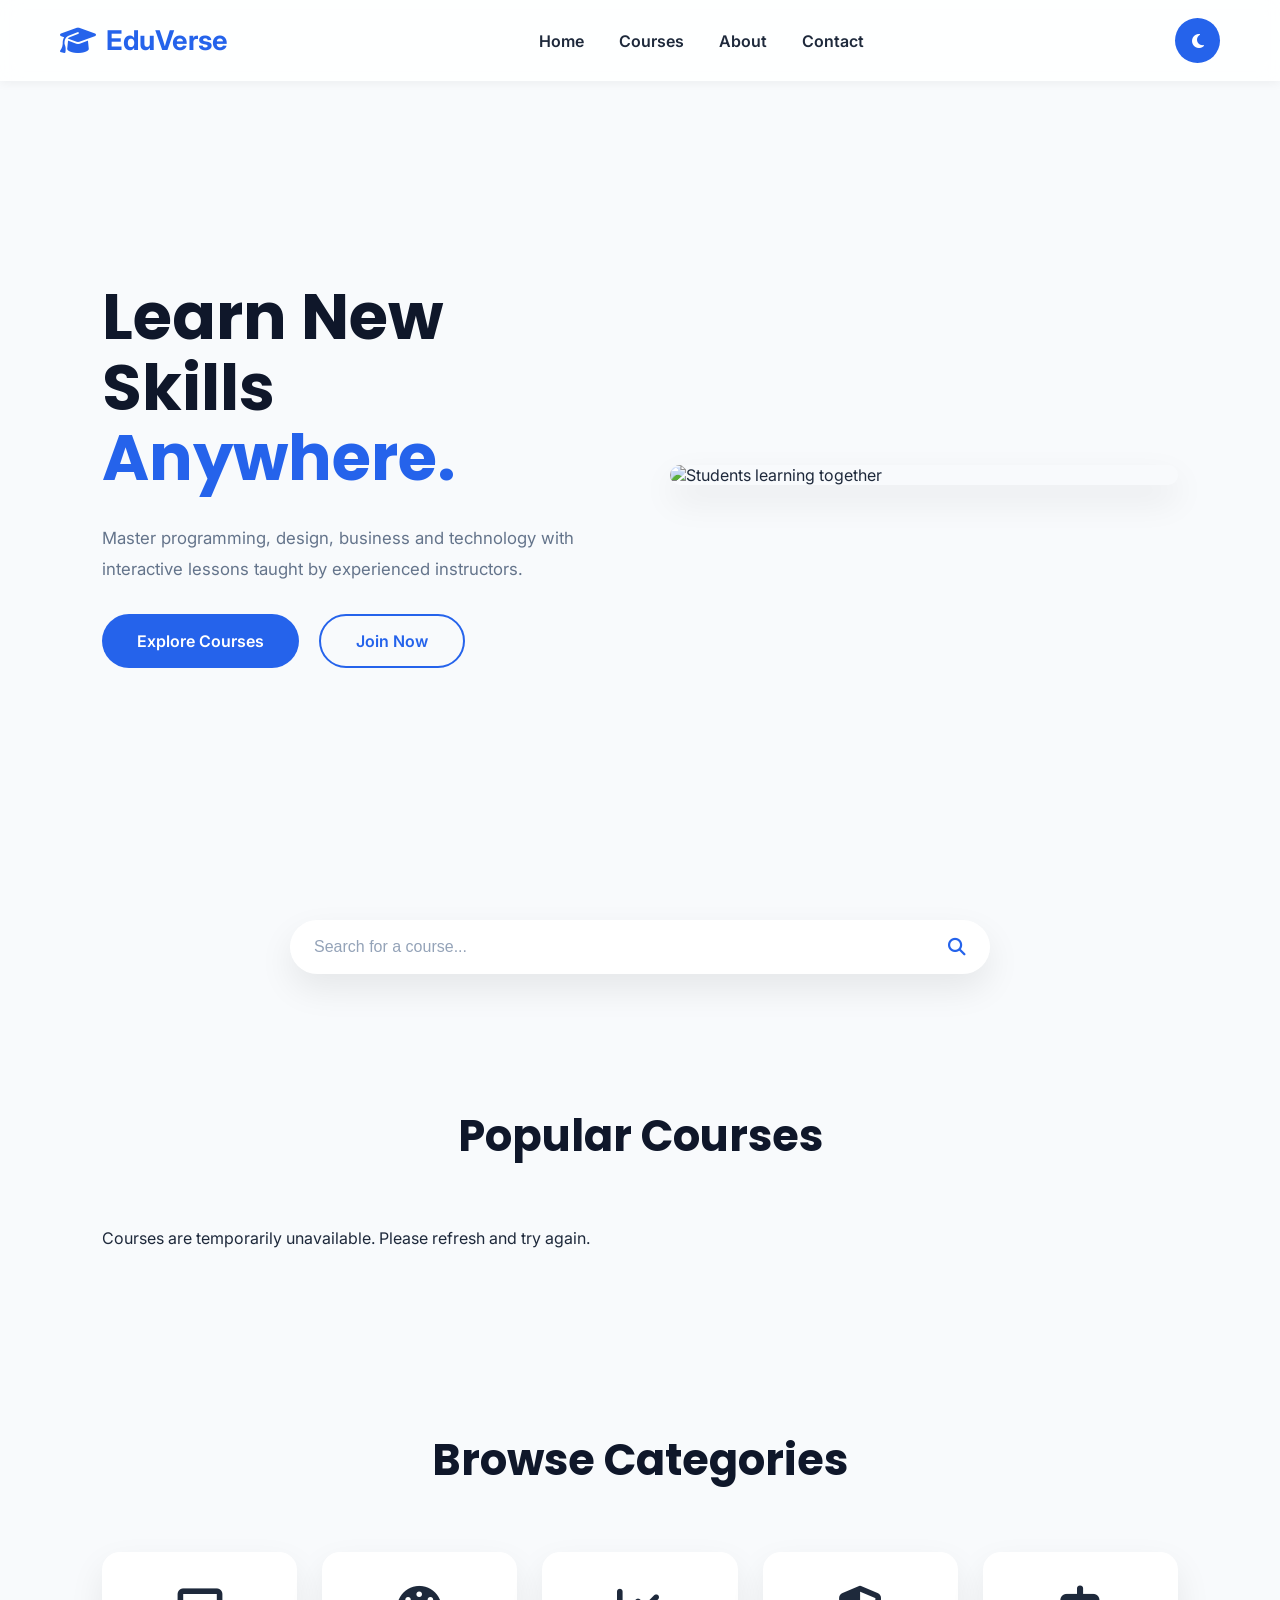
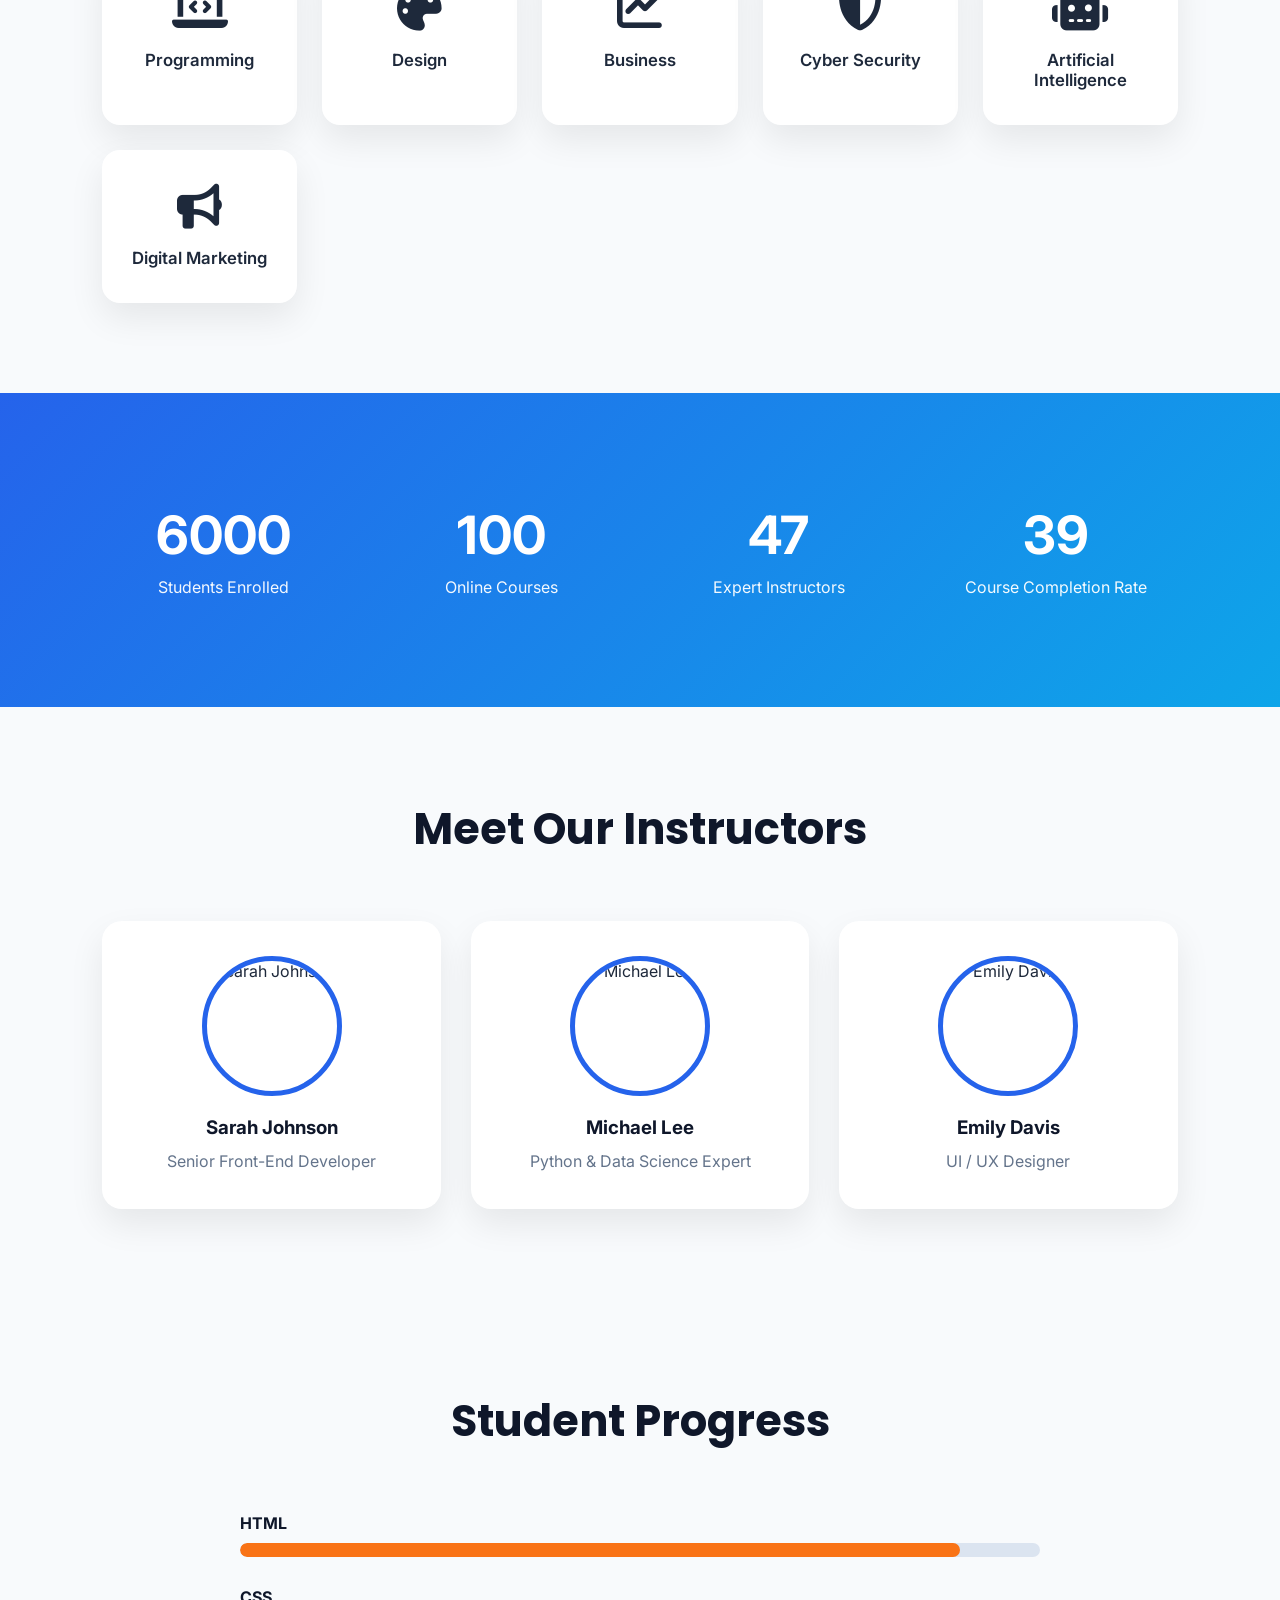
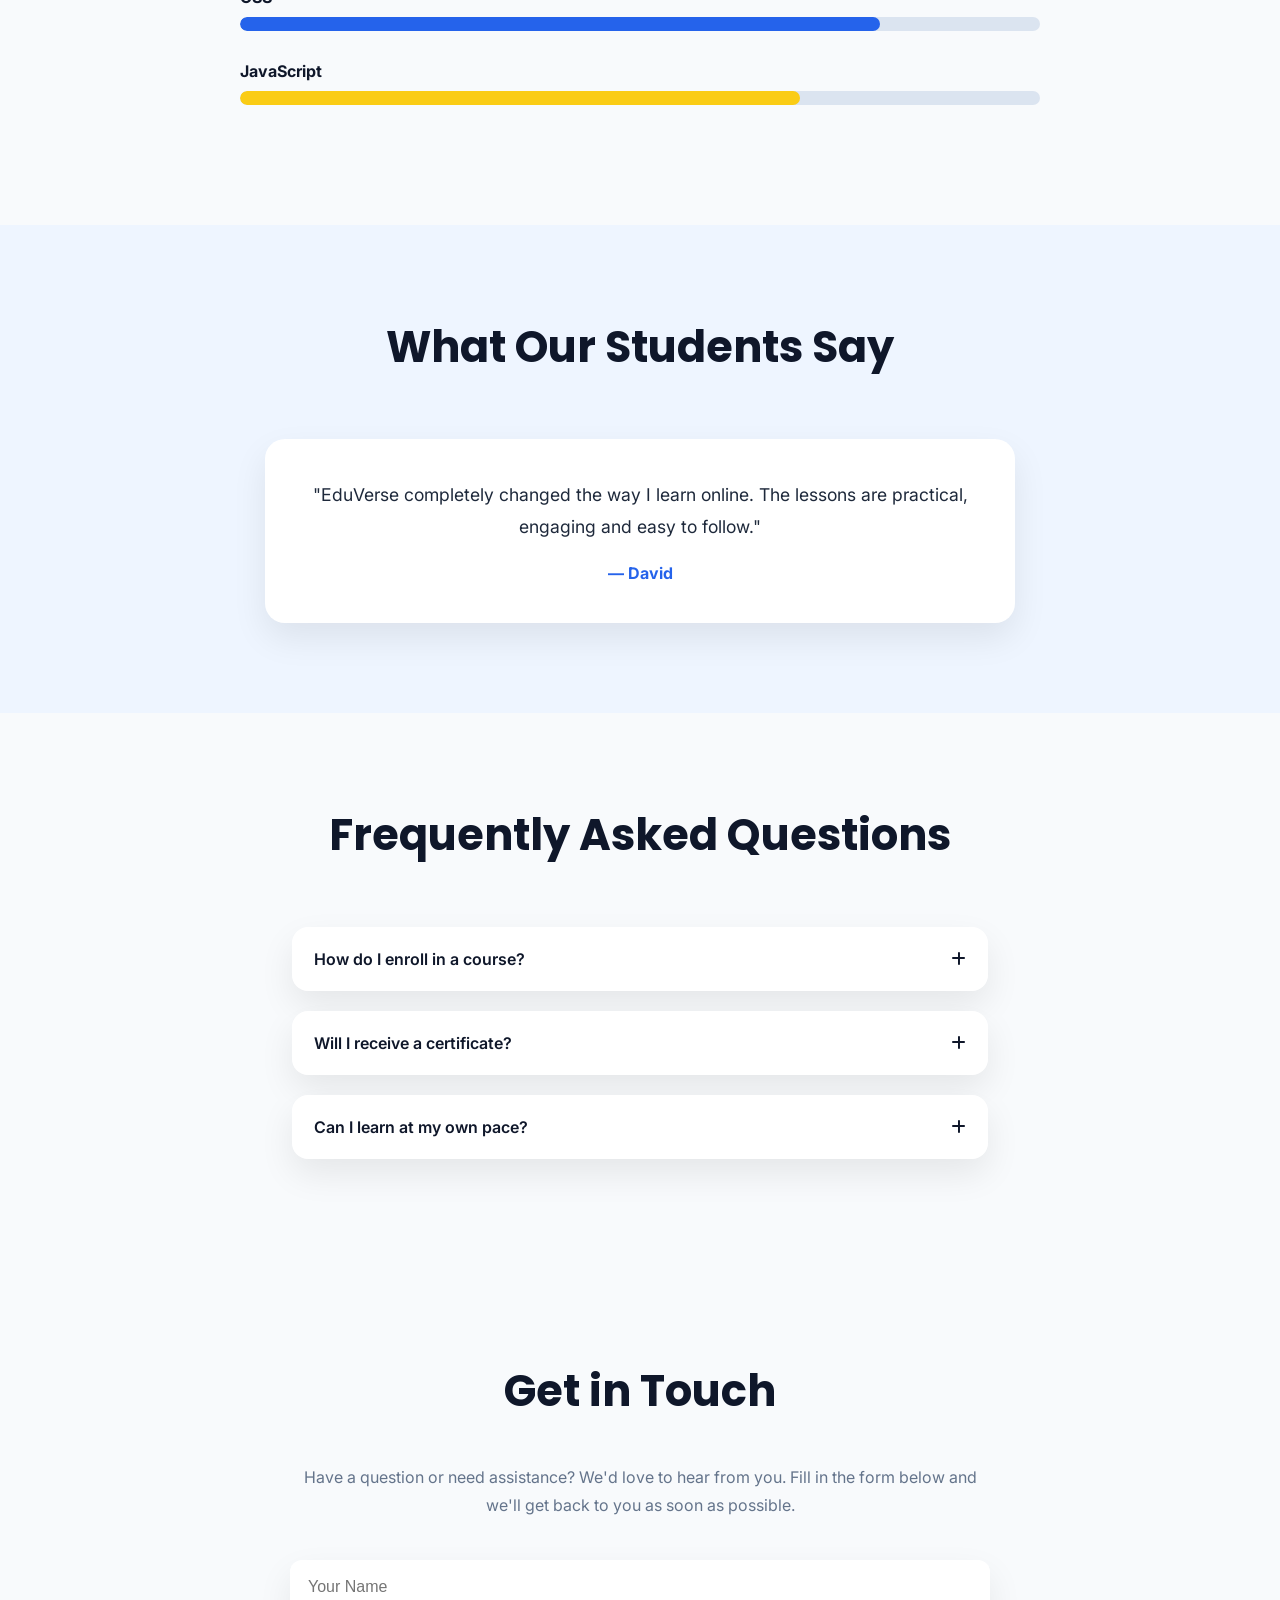
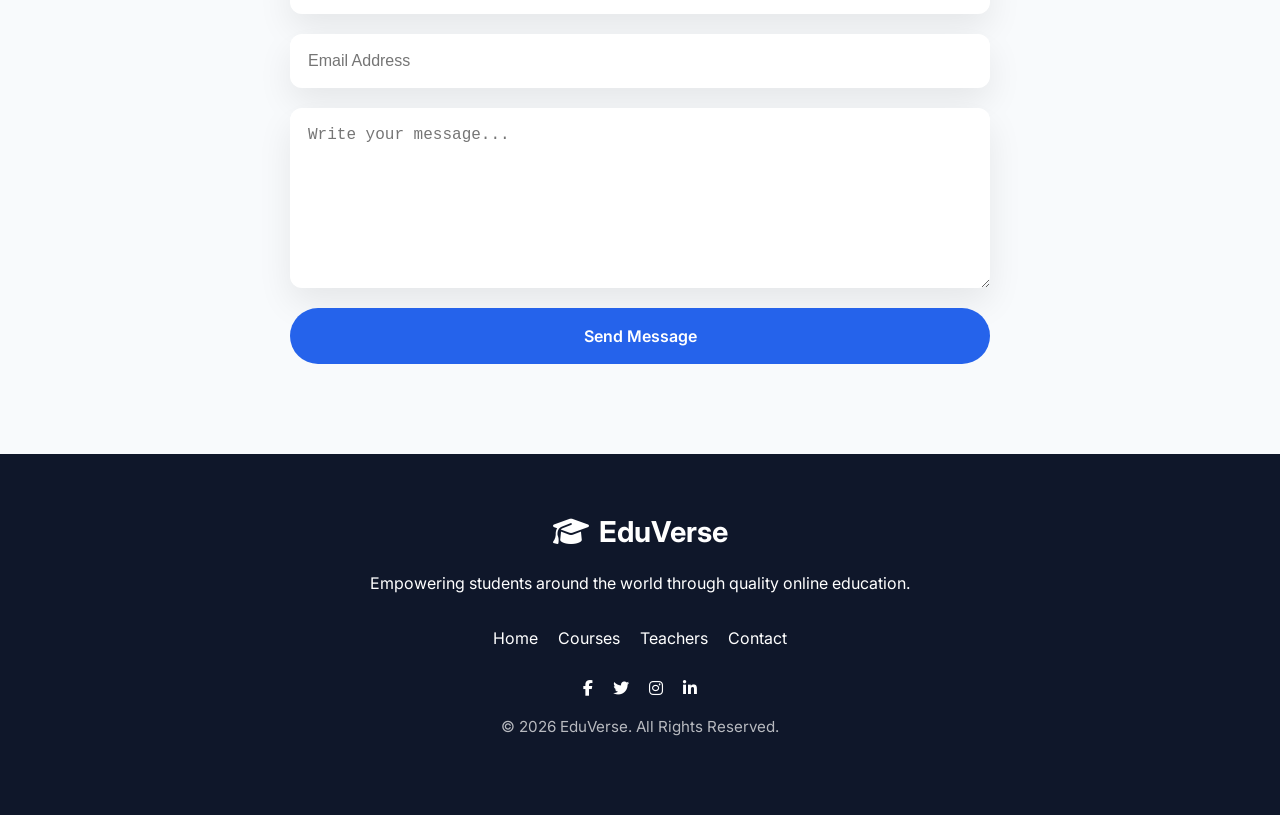
==== commit 45ddaf99: "Add category browsing and 24-hour promotions" ====
--- a/index.html
+++ b/index.html
@@ -131,35 +131,35 @@
 
         <div class="category-grid">
 
-            <div class="category">
+            <a class="category" href="courses.html?category=Programming">
                 <i class="fa-solid fa-laptop-code"></i>
                 <h3>Programming</h3>
-            </div>
-
-            <div class="category">
+            </a>
+
+            <a class="category" href="courses.html?category=Design">
                 <i class="fa-solid fa-palette"></i>
                 <h3>Design</h3>
-            </div>
-
-            <div class="category">
+            </a>
+
+            <a class="category" href="courses.html?category=Business">
                 <i class="fa-solid fa-chart-line"></i>
                 <h3>Business</h3>
-            </div>
-
-            <div class="category">
+            </a>
+
+            <a class="category" href="courses.html?category=Security">
                 <i class="fa-solid fa-shield-halved"></i>
                 <h3>Cyber Security</h3>
-            </div>
-
-            <div class="category">
+            </a>
+
+            <a class="category" href="courses.html?category=Technology">
                 <i class="fa-solid fa-robot"></i>
                 <h3>Artificial Intelligence</h3>
-            </div>
-
-            <div class="category">
+            </a>
+
+            <a class="category" href="courses.html?category=Business">
                 <i class="fa-solid fa-bullhorn"></i>
                 <h3>Digital Marketing</h3>
-            </div>
+            </a>
 
         </div>
 
--- a/style.css
+++ b/style.css
@@ -553,6 +553,8 @@
     color: var(--primary);
     font-weight: 700;
 }
+.lesson-list small { display: block; margin-top: 6px; color: var(--text); line-height: 1.6; }
+.learning-lesson p { margin: 8px 0 0; color: var(--text); line-height: 1.65; }
 
 /* ===========================
    Categories
@@ -565,6 +567,9 @@
 }
 
 .category {
+    color: inherit;
+    display: block;
+    text-decoration: none;
     background: var(--surface);
 
     padding: 35px 25px;
@@ -929,6 +934,10 @@
     text-align: center;
 
     padding: 60px 20px;
+}
+
+body.dark footer {
+    background: #020617;
 }
 
 .footer-logo {
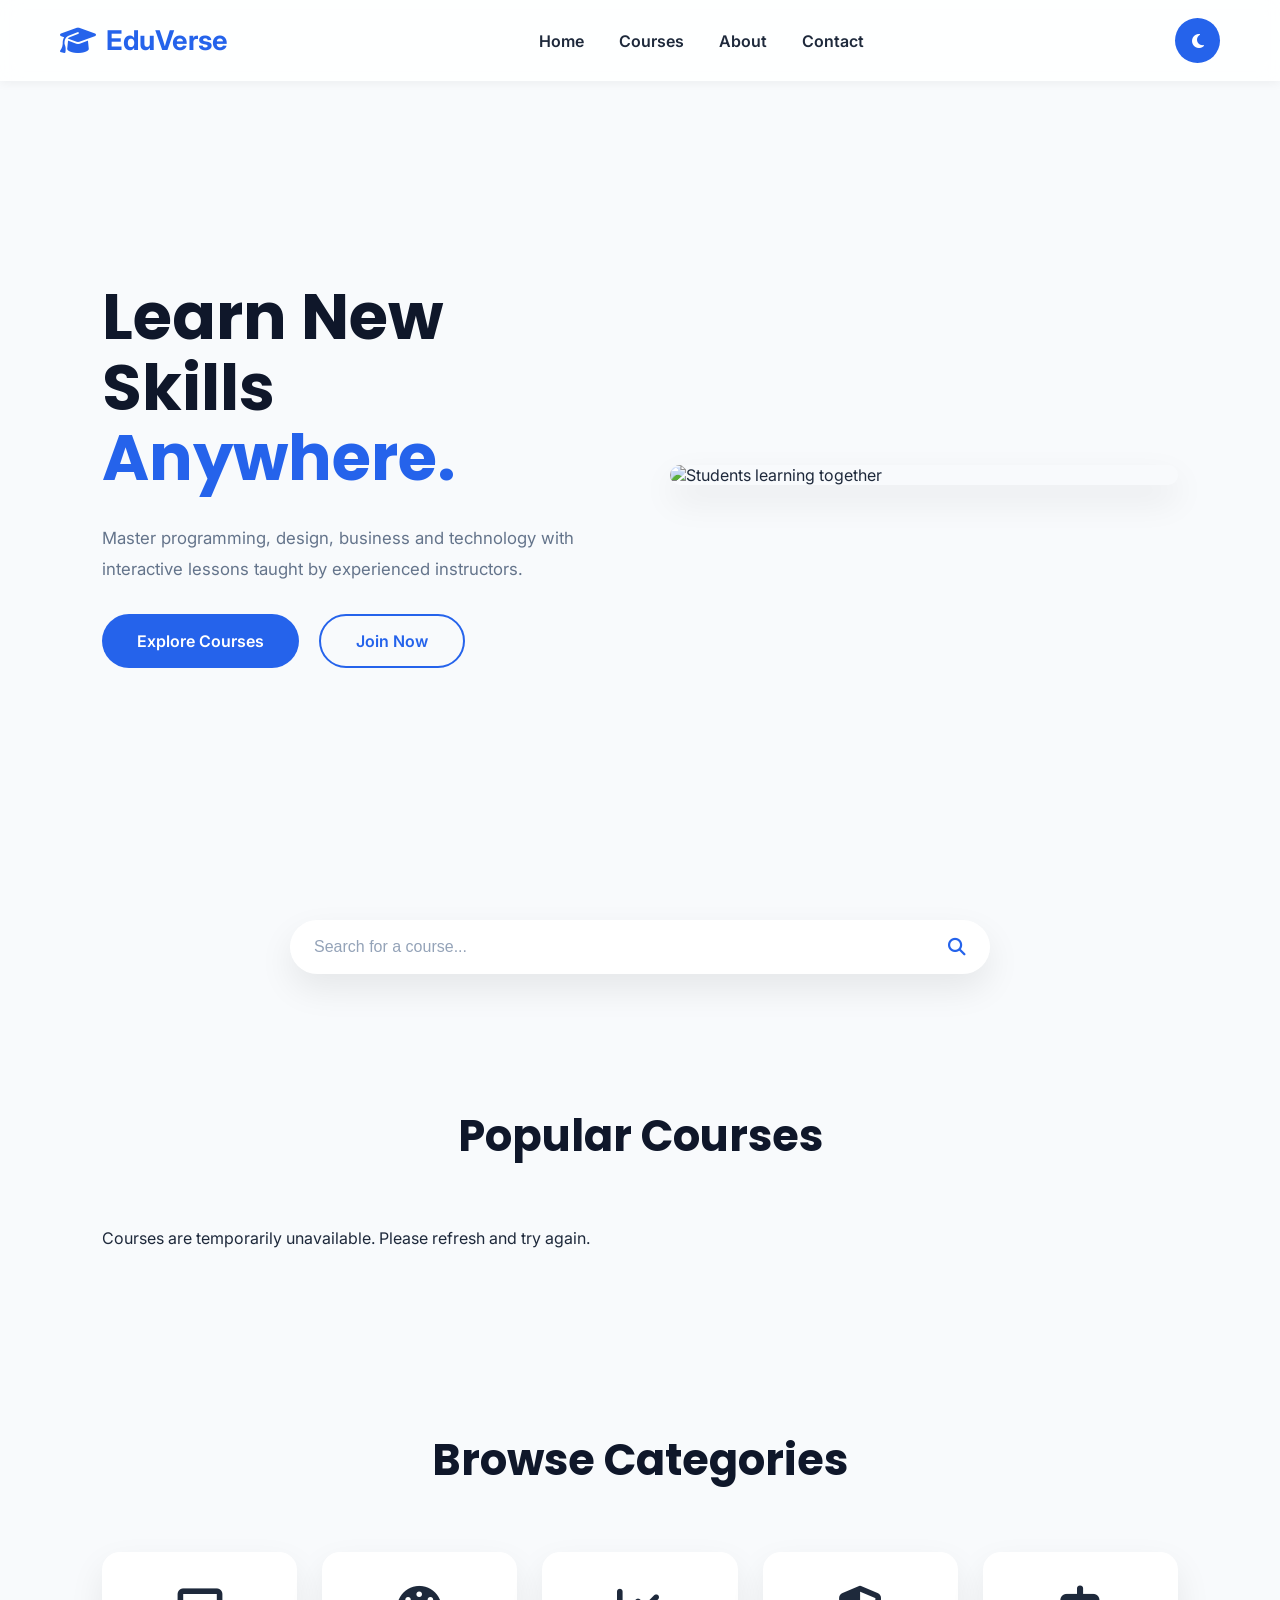
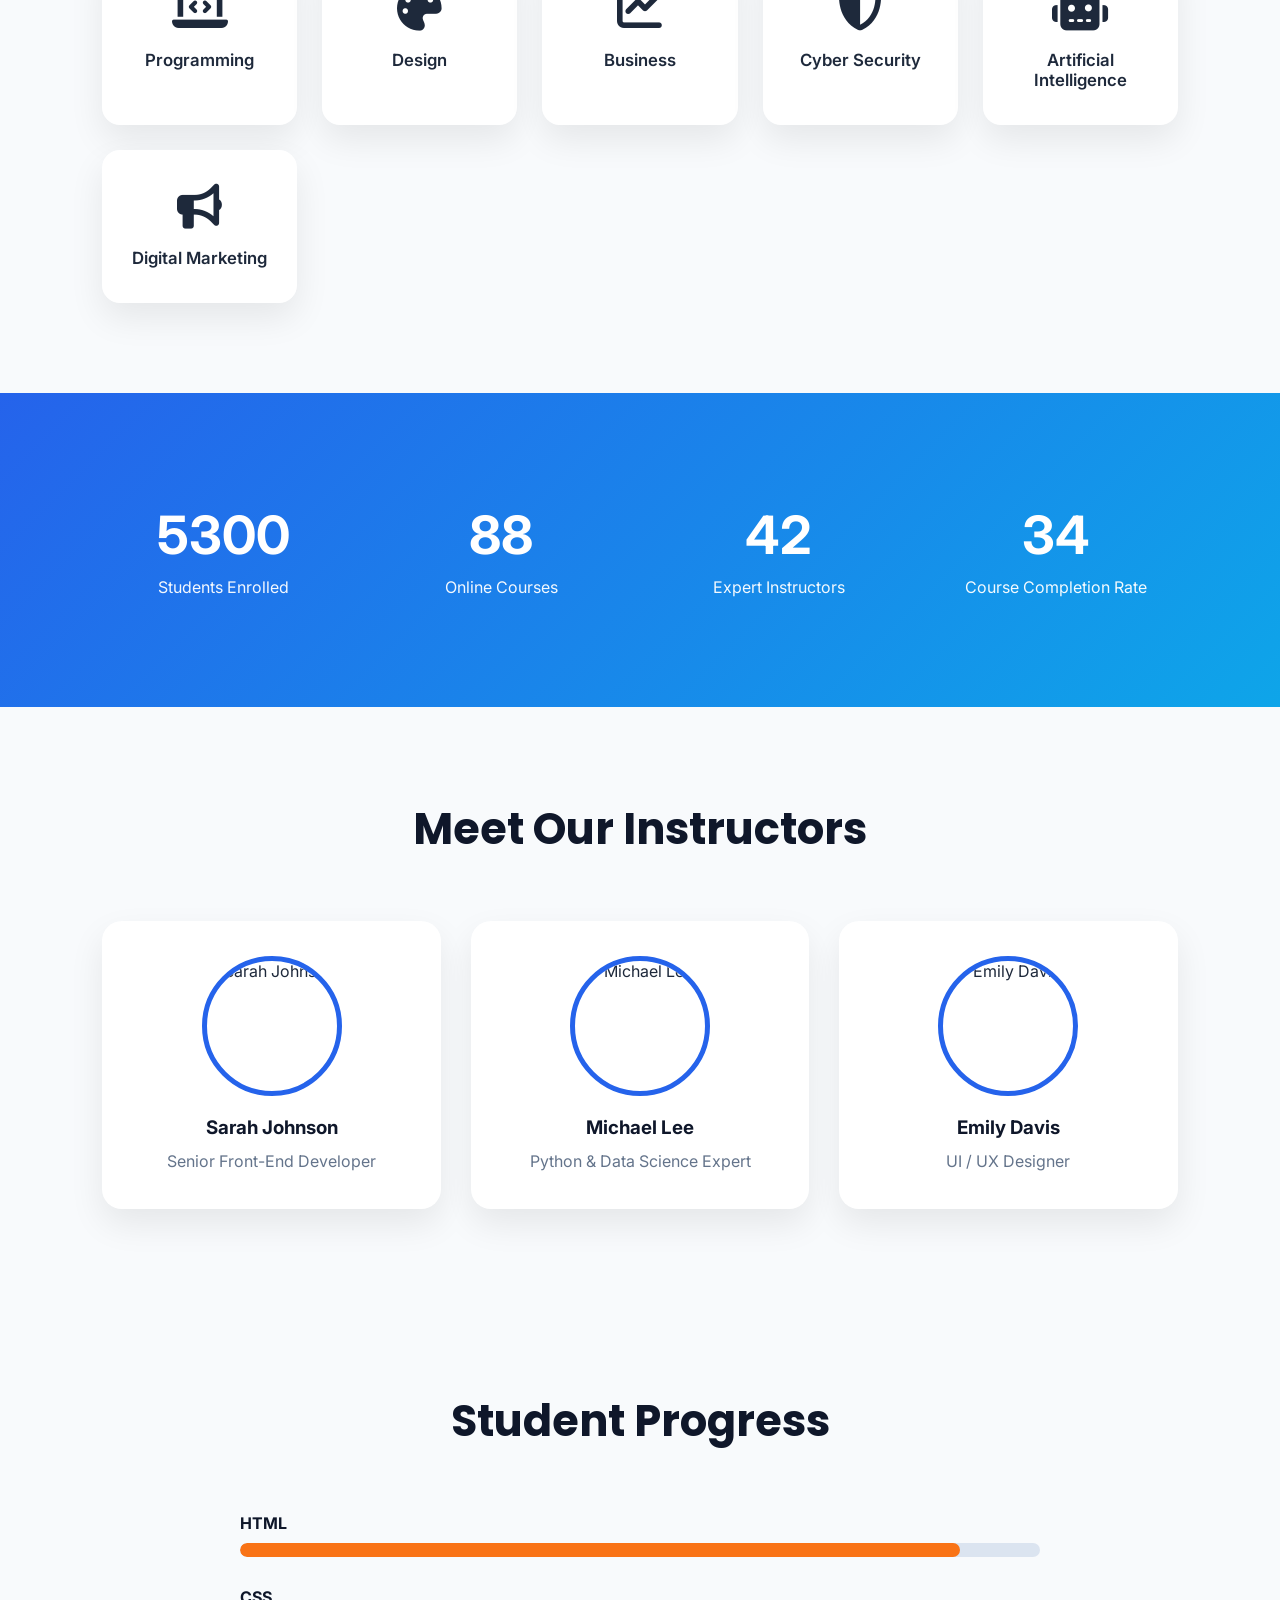
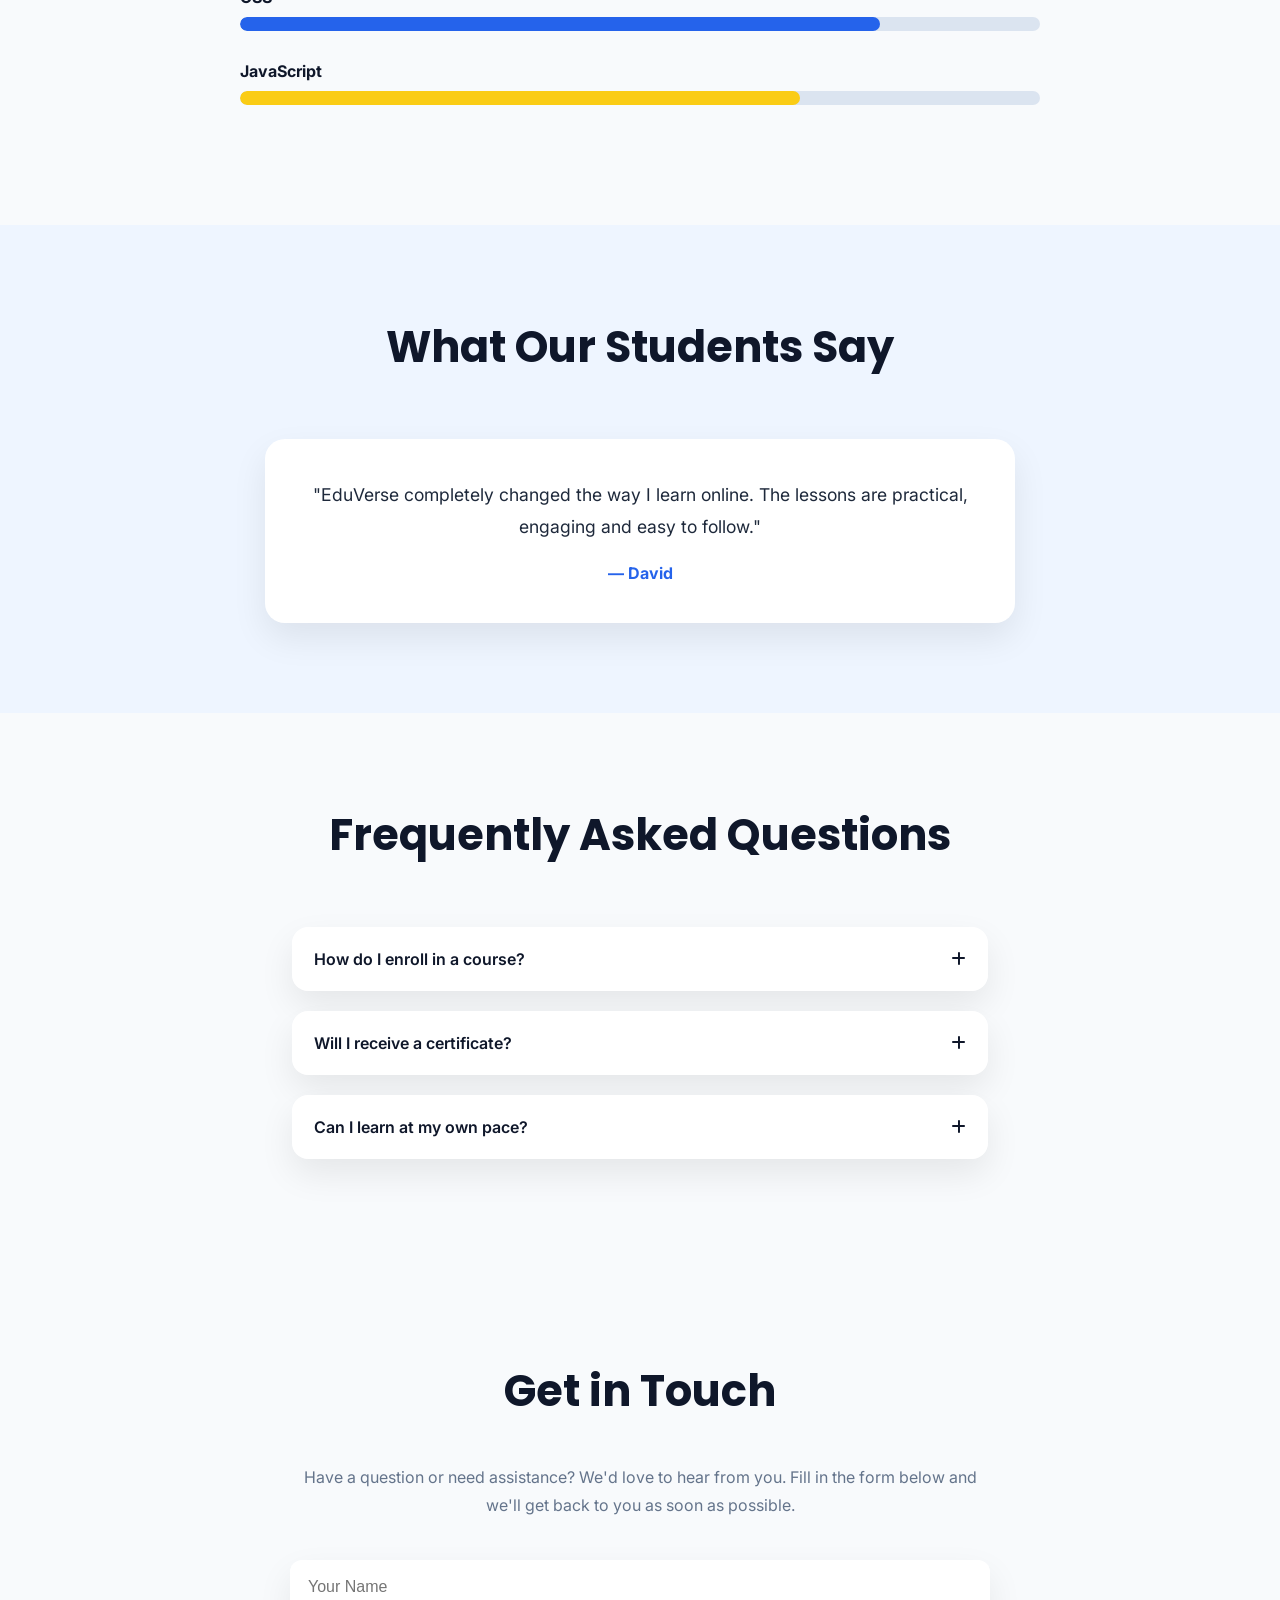
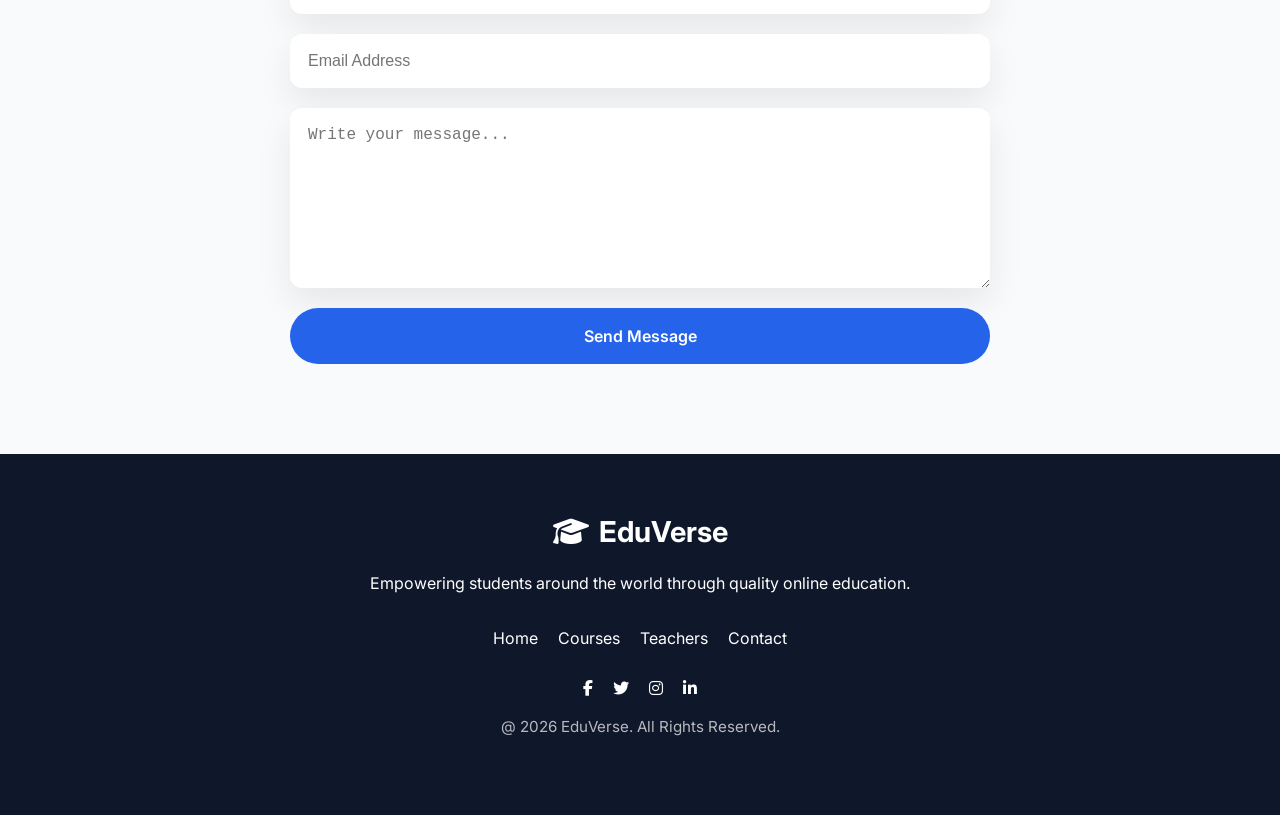
==== commit b59aeeef: "Update EduVerse copyright symbol" ====
--- a/index.html
+++ b/index.html
@@ -485,7 +485,7 @@
             </div>
 
             <p class="copyright">
-                © 2026 EduVerse. All Rights Reserved.
+                @ 2026 EduVerse. All Rights Reserved.
             </p>
 
         </div>
